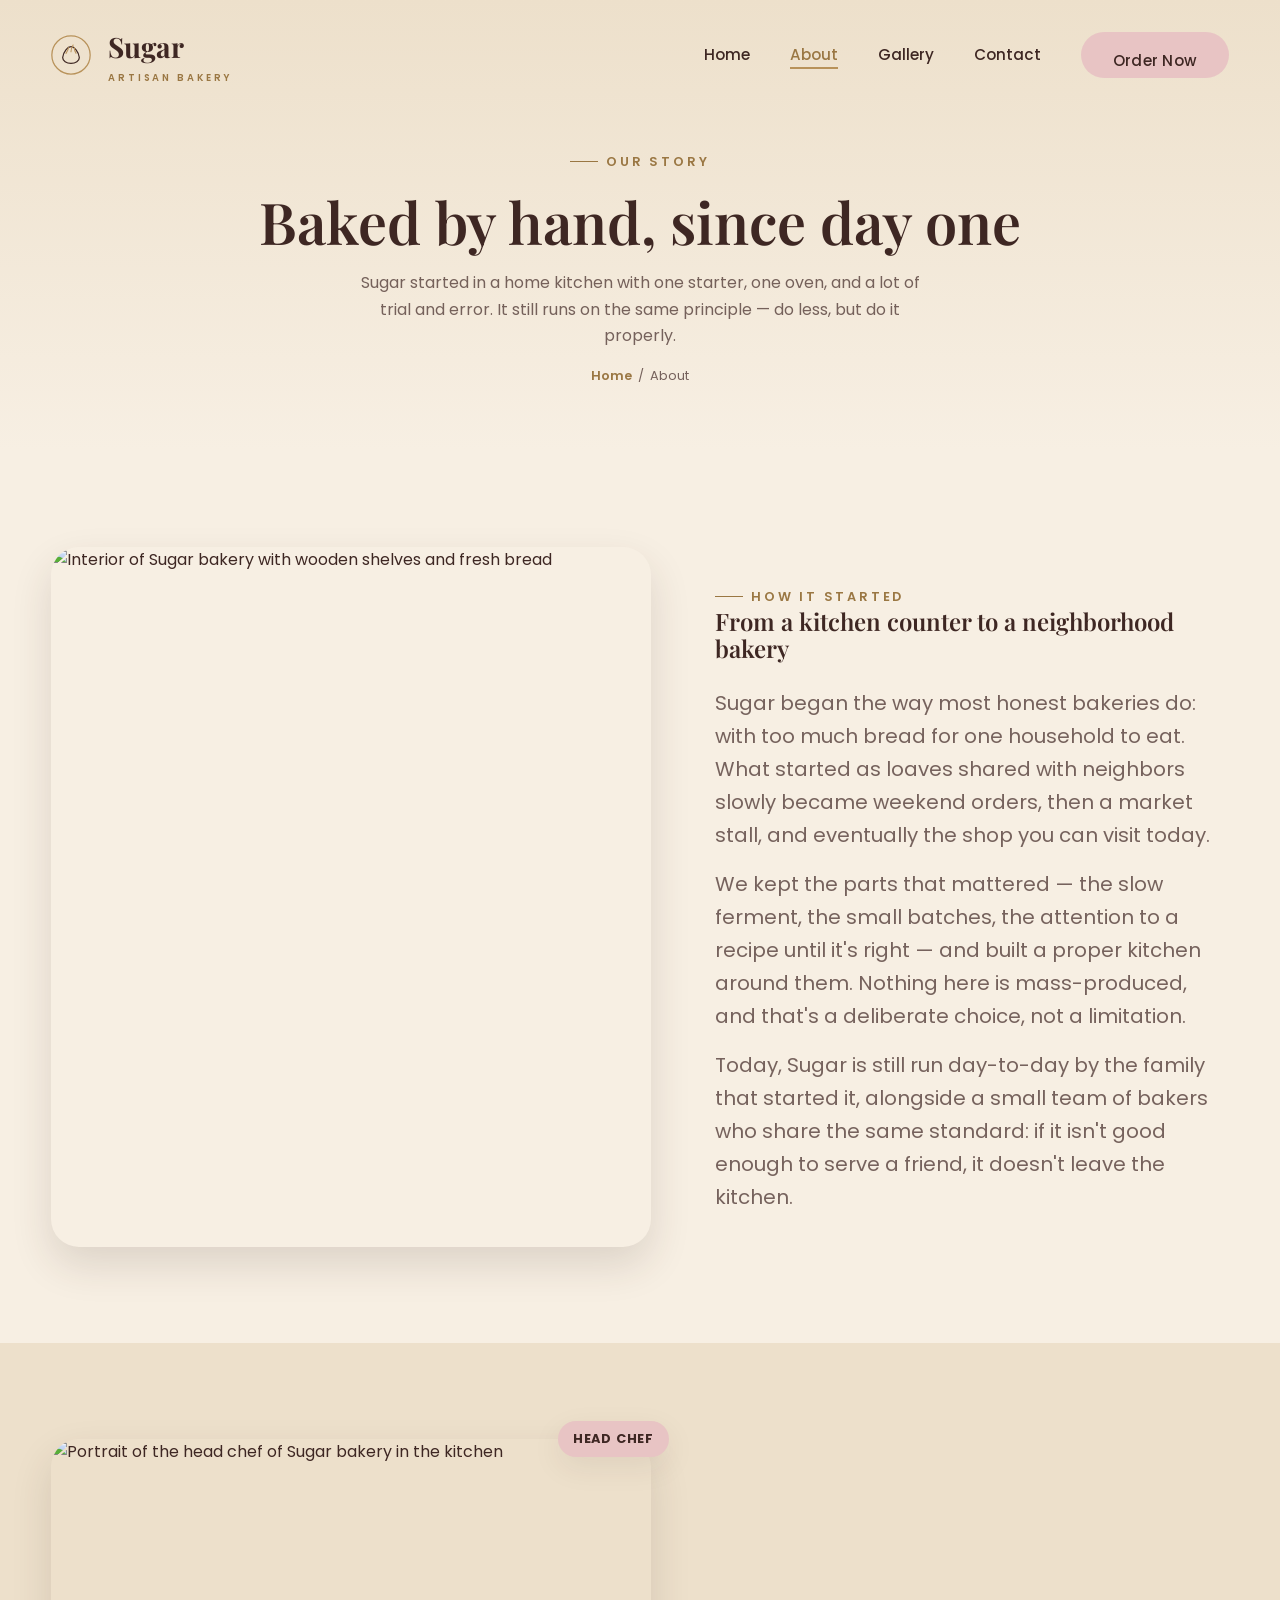
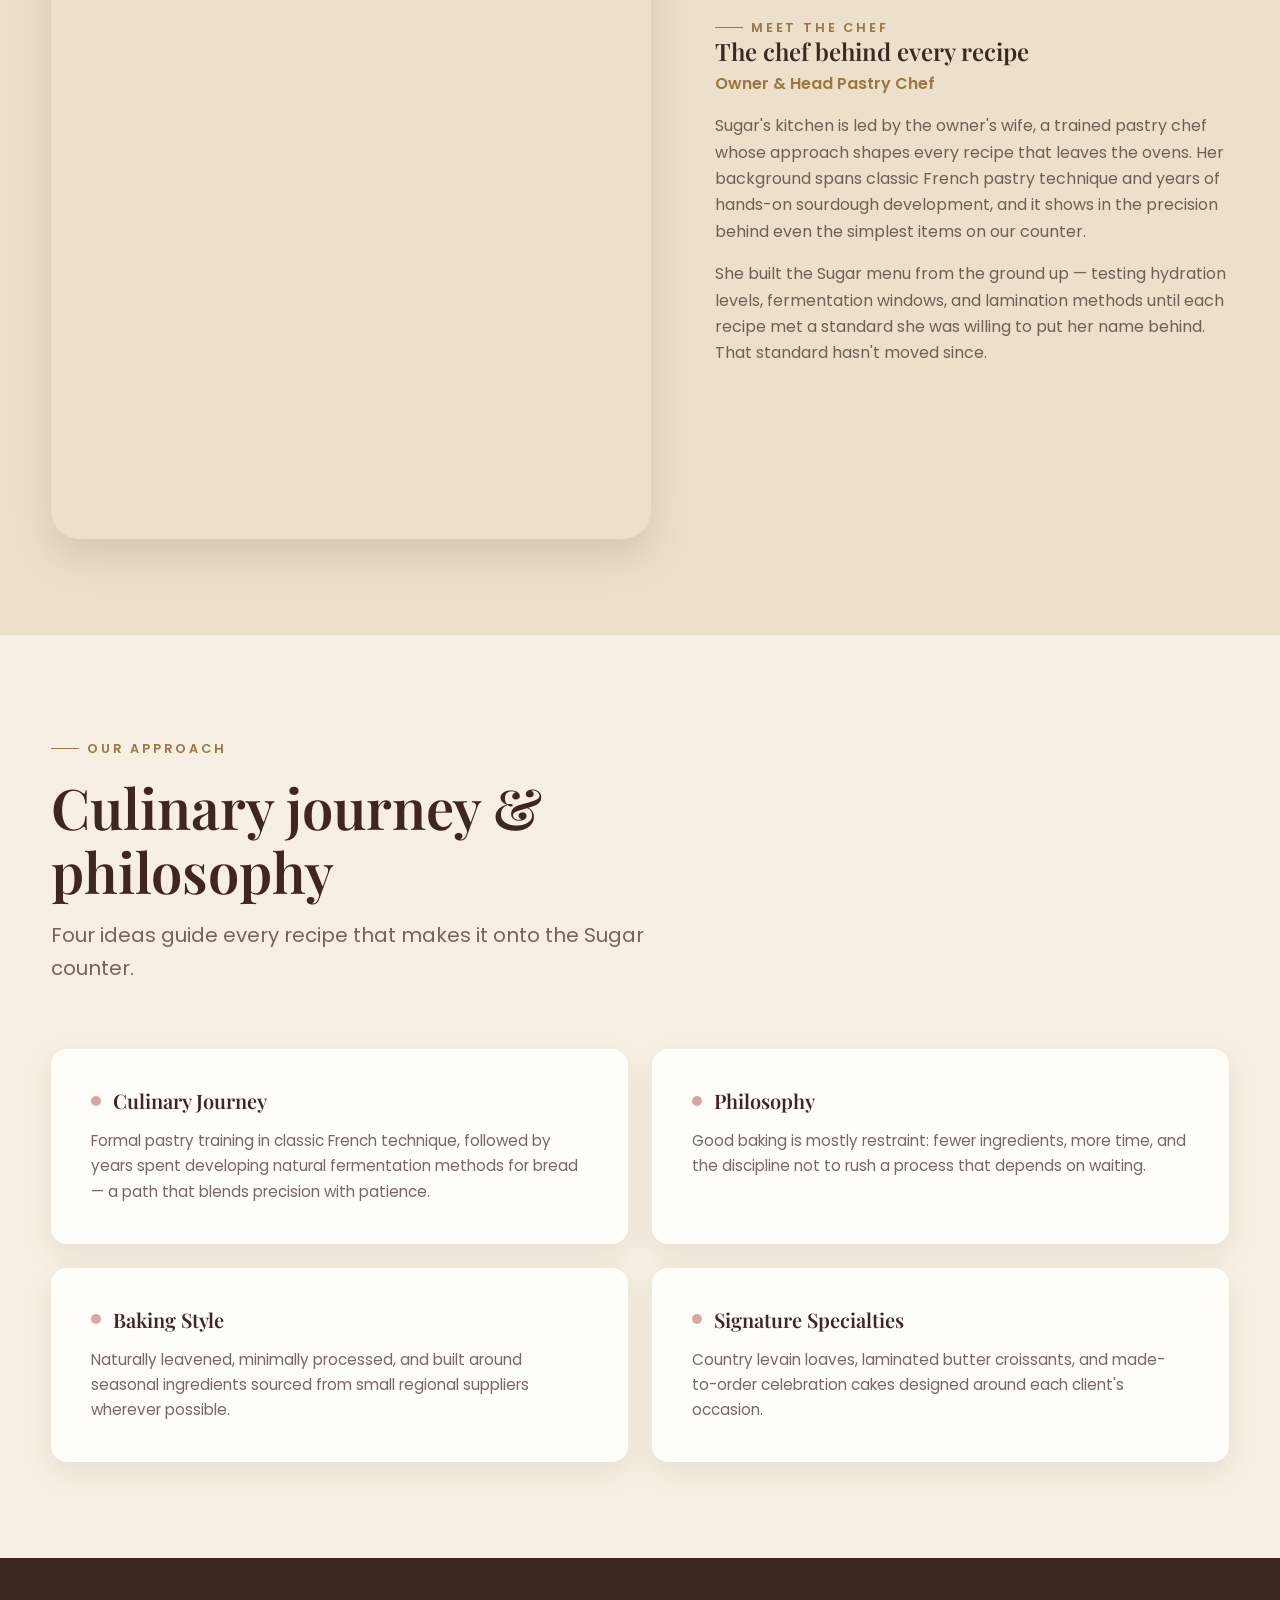
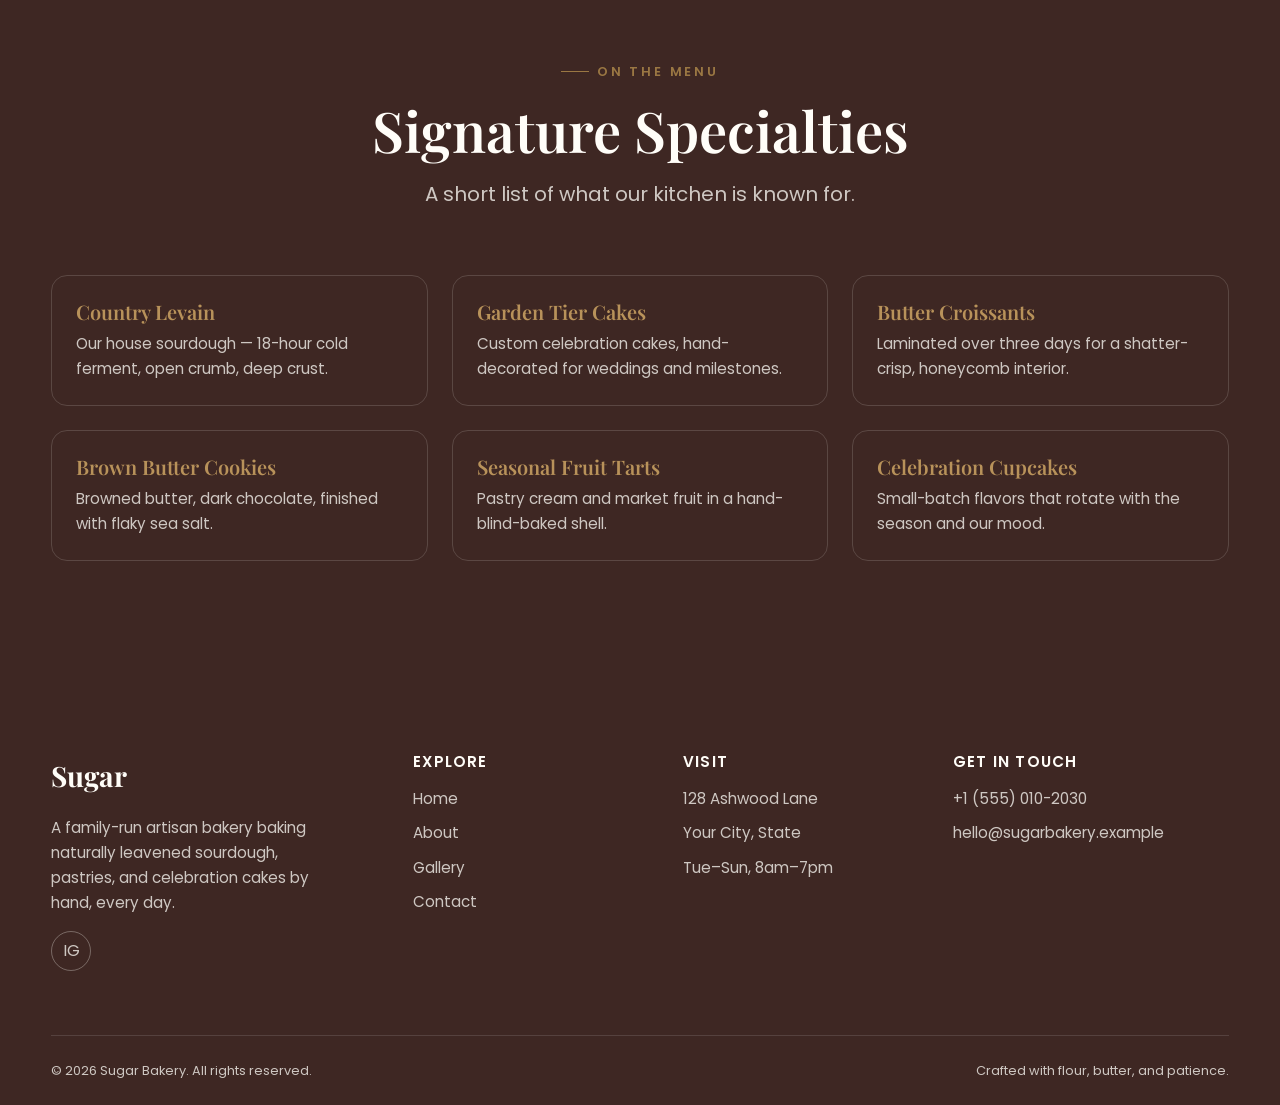
==== about.html @ 45bc1ce6 "Add files via upload" ====
<!DOCTYPE html>
<html lang="en">
<head>
<meta charset="UTF-8">
<meta name="viewport" content="width=device-width, initial-scale=1.0">
<title>About Us — Sugar Artisan Bakery</title>
<meta name="description" content="Meet the family behind Sugar bakery and the head chef whose training in classic pastry and sourdough technique shapes everything we bake.">
<link rel="canonical" href="https://example.com/about.html">
<meta property="og:type" content="website">
<meta property="og:title" content="About Sugar — Our Story & Our Chef">
<meta property="og:description" content="The story of Sugar bakery and the chef behind every recipe.">
<meta property="og:image" content="images/chef/chef.jpg">
<meta name="twitter:card" content="summary_large_image">
<link rel="icon" href="assets/favicon.ico">
<link rel="preconnect" href="https://fonts.googleapis.com">
<link rel="preconnect" href="https://fonts.gstatic.com" crossorigin>
<link href="https://fonts.googleapis.com/css2?family=Playfair+Display:ital,wght@0,500;0,600;0,700;1,600&family=Poppins:wght@300;400;500;600;700&display=swap" rel="stylesheet">
<link rel="stylesheet" href="css/style.css">
<link rel="stylesheet" href="css/responsive.css">
</head>
<body>

<header class="site-header">
  <div class="container">
    <a href="index.html" class="logo" aria-label="Sugar — home">
      <svg class="logo-mark" viewBox="0 0 48 48" fill="none" xmlns="http://www.w3.org/2000/svg" aria-hidden="true">
        <circle cx="24" cy="24" r="23" stroke="#B8925A" stroke-width="1.5"/>
        <path d="M14 27c1-7 6-13 10-13s9 6 10 13c0 4-4.5 7-10 7s-10-3-10-7Z" stroke="#3E2723" stroke-width="1.5" fill="none"/>
        <path d="M18 22c2-3 3-5 3-7M24 20c0-3 1-5.5 2.5-8M30 22c-1.5-2.5-2-5-2-7" stroke="#B8925A" stroke-width="1.3" stroke-linecap="round"/>
      </svg>
      <span>Sugar<span class="tag">Artisan Bakery</span></span>
    </a>
    <nav class="main-nav" aria-label="Primary">
      <ul>
        <li><a href="index.html">Home</a></li>
        <li><a href="about.html" aria-current="page">About</a></li>
        <li><a href="gallery.html">Gallery</a></li>
        <li><a href="contact.html">Contact</a></li>
        <li><a href="contact.html#order" class="btn btn-pink">Order Now</a></li>
      </ul>
    </nav>
    <button class="nav-toggle" aria-label="Toggle menu" aria-expanded="false"><span></span></button>
  </div>
</header>

<main id="main">

  <section class="page-hero">
    <div class="container">
      <span class="eyebrow">Our Story</span>
      <h1>Baked by hand, since day one</h1>
      <p>Sugar started in a home kitchen with one starter, one oven, and a lot of trial and error. It still runs on the same principle — do less, but do it properly.</p>
      <div class="breadcrumb"><a href="index.html">Home</a><span>/</span><span>About</span></div>
    </div>
  </section>

  <section class="story">
    <div class="container">
      <div class="story-media reveal">
        <img src="images/chef/bakery-interior.jpg" alt="Interior of Sugar bakery with wooden shelves and fresh bread" width="600" height="700" loading="lazy">
      </div>
      <div class="story-copy reveal">
        <span class="eyebrow">How it started</span>
        <h2>From a kitchen counter to a neighborhood bakery</h2>
        <p>Sugar began the way most honest bakeries do: with too much bread for one household to eat. What started as loaves shared with neighbors slowly became weekend orders, then a market stall, and eventually the shop you can visit today.</p>
        <p>We kept the parts that mattered — the slow ferment, the small batches, the attention to a recipe until it's right — and built a proper kitchen around them. Nothing here is mass-produced, and that's a deliberate choice, not a limitation.</p>
        <p>Today, Sugar is still run day-to-day by the family that started it, alongside a small team of bakers who share the same standard: if it isn't good enough to serve a friend, it doesn't leave the kitchen.</p>
      </div>
    </div>
  </section>

  <section class="chef-intro">
    <div class="container">
      <div class="chef-intro-media reveal">
        <span class="badge">Head Chef</span>
        <img src="images/chef/chef-portrait.jpg" alt="Portrait of the head chef of Sugar bakery in the kitchen" width="600" height="700" loading="lazy">
      </div>
      <div class="chef-intro-copy reveal">
        <span class="eyebrow">Meet the Chef</span>
        <h2>The chef behind every recipe</h2>
        <p class="role">Owner &amp; Head Pastry Chef</p>
        <p>Sugar's kitchen is led by the owner's wife, a trained pastry chef whose approach shapes every recipe that leaves the ovens. Her background spans classic French pastry technique and years of hands-on sourdough development, and it shows in the precision behind even the simplest items on our counter.</p>
        <p>She built the Sugar menu from the ground up — testing hydration levels, fermentation windows, and lamination methods until each recipe met a standard she was willing to put her name behind. That standard hasn't moved since.</p>
      </div>
    </div>
  </section>

  <section class="pillars">
    <div class="container">
      <div class="section-head reveal">
        <span class="eyebrow">Our Approach</span>
        <h2>Culinary journey &amp; philosophy</h2>
        <p>Four ideas guide every recipe that makes it onto the Sugar counter.</p>
      </div>
      <div class="pillar-grid">
        <div class="pillar-card reveal">
          <h3><span class="icon-dot"></span> Culinary Journey</h3>
          <p>Formal pastry training in classic French technique, followed by years spent developing natural fermentation methods for bread — a path that blends precision with patience.</p>
        </div>
        <div class="pillar-card reveal">
          <h3><span class="icon-dot"></span> Philosophy</h3>
          <p>Good baking is mostly restraint: fewer ingredients, more time, and the discipline not to rush a process that depends on waiting.</p>
        </div>
        <div class="pillar-card reveal">
          <h3><span class="icon-dot"></span> Baking Style</h3>
          <p>Naturally leavened, minimally processed, and built around seasonal ingredients sourced from small regional suppliers wherever possible.</p>
        </div>
        <div class="pillar-card reveal">
          <h3><span class="icon-dot"></span> Signature Specialties</h3>
          <p>Country levain loaves, laminated butter croissants, and made-to-order celebration cakes designed around each client's occasion.</p>
        </div>
      </div>
    </div>
  </section>

  <section class="specialties">
    <div class="container">
      <div class="section-head center reveal">
        <span class="eyebrow">On the menu</span>
        <h2>Signature Specialties</h2>
        <p>A short list of what our kitchen is known for.</p>
      </div>
      <div class="spec-list">
        <div class="spec-item reveal">
          <h4>Country Levain</h4>
          <p>Our house sourdough — 18-hour cold ferment, open crumb, deep crust.</p>
        </div>
        <div class="spec-item reveal">
          <h4>Garden Tier Cakes</h4>
          <p>Custom celebration cakes, hand-decorated for weddings and milestones.</p>
        </div>
        <div class="spec-item reveal">
          <h4>Butter Croissants</h4>
          <p>Laminated over three days for a shatter-crisp, honeycomb interior.</p>
        </div>
        <div class="spec-item reveal">
          <h4>Brown Butter Cookies</h4>
          <p>Browned butter, dark chocolate, finished with flaky sea salt.</p>
        </div>
        <div class="spec-item reveal">
          <h4>Seasonal Fruit Tarts</h4>
          <p>Pastry cream and market fruit in a hand-blind-baked shell.</p>
        </div>
        <div class="spec-item reveal">
          <h4>Celebration Cupcakes</h4>
          <p>Small-batch flavors that rotate with the season and our mood.</p>
        </div>
      </div>
    </div>
  </section>

</main>

<footer class="site-footer">
  <div class="container">
    <div class="footer-grid">
      <div class="footer-brand">
        <a href="index.html" class="logo">Sugar</a>
        <p>A family-run artisan bakery baking naturally leavened sourdough, pastries, and celebration cakes by hand, every day.</p>
        <div class="social-row">
          <a href="https://www.instagram.com/sugar_leaven" target="_blank" rel="noopener noreferrer" aria-label="Sugar on Instagram">IG</a>
        </div>
      </div>
      <div>
        <h4>Explore</h4>
        <ul>
          <li><a href="index.html">Home</a></li>
          <li><a href="about.html">About</a></li>
          <li><a href="gallery.html">Gallery</a></li>
          <li><a href="contact.html">Contact</a></li>
        </ul>
      </div>
      <div>
        <h4>Visit</h4>
        <ul>
          <li>128 Ashwood Lane</li>
          <li>Your City, State</li>
          <li>Tue–Sun, 8am–7pm</li>
        </ul>
      </div>
      <div>
        <h4>Get in touch</h4>
        <ul>
          <li><a href="tel:+15550102030">+1 (555) 010-2030</a></li>
          <li><a href="mailto:hello@sugarbakery.example">hello@sugarbakery.example</a></li>
        </ul>
      </div>
    </div>
    <div class="footer-bottom">
      <span>© 2026 Sugar Bakery. All rights reserved.</span>
      <span>Crafted with flour, butter, and patience.</span>
    </div>
  </div>
</footer>

<a href="#top" class="back-to-top" aria-label="Back to top">↑</a>

<script src="js/script.js"></script>
</body>
</html>
---- css/style.css ----
/* =========================================================
   SUGAR — Artisan Bakery
   Design tokens
   ========================================================= */
:root {
  /* Colors */
  --cream:        #F7EFE3;
  --warm-white:   #FFFDF8;
  --chocolate:    #3E2723;
  --chocolate-70: rgba(62, 39, 35, 0.7);
  --gold:         #B8925A;
  --gold-dark:    #9A7743;
  --beige:        #EDE0CB;
  --pink:         #E8C4C4;
  --pink-deep:    #D9A6A6;

  /* Type */
  --font-display: 'Playfair Display', Georgia, serif;
  --font-body: 'Poppins', -apple-system, BlinkMacSystemFont, sans-serif;

  /* Scale */
  --step-xs: 0.8rem;
  --step-sm: 0.95rem;
  --step-base: 1rem;
  --step-md: 1.25rem;
  --step-lg: 1.75rem;
  --step-xl: 2.5rem;
  --step-2xl: 3.5rem;
  --step-3xl: 4.75rem;

  /* Spacing */
  --space-1: 0.5rem;
  --space-2: 1rem;
  --space-3: 1.5rem;
  --space-4: 2.5rem;
  --space-5: 4rem;
  --space-6: 6rem;

  /* Shape */
  --radius-sm: 8px;
  --radius-md: 16px;
  --radius-lg: 28px;
  --shadow-soft: 0 10px 30px rgba(62, 39, 35, 0.08);
  --shadow-lift: 0 18px 40px rgba(62, 39, 35, 0.14);

  --ease: cubic-bezier(0.22, 1, 0.36, 1);
}

/* =========================================================
   Reset
   ========================================================= */
*, *::before, *::after { box-sizing: border-box; }
html { scroll-behavior: smooth; }
body, h1, h2, h3, h4, p, figure, blockquote, ul, ol { margin: 0; }
ul, ol { padding: 0; list-style: none; }
img { max-width: 100%; display: block; }
a { color: inherit; text-decoration: none; }
button { font: inherit; cursor: pointer; }
input, textarea, select { font: inherit; }

@media (prefers-reduced-motion: reduce) {
  *, *::before, *::after {
    animation-duration: 0.01ms !important;
    animation-iteration-count: 1 !important;
    transition-duration: 0.01ms !important;
    scroll-behavior: auto !important;
  }
}

:focus-visible {
  outline: 2px solid var(--gold-dark);
  outline-offset: 3px;
}

/* =========================================================
   Base
   ========================================================= */
body {
  font-family: var(--font-body);
  background: var(--cream);
  color: var(--chocolate);
  line-height: 1.65;
  -webkit-font-smoothing: antialiased;
}

h1, h2, h3, h4 {
  font-family: var(--font-display);
  font-weight: 600;
  line-height: 1.15;
  color: var(--chocolate);
}

.eyebrow {
  display: inline-flex;
  align-items: center;
  gap: 0.6em;
  font-size: var(--step-xs);
  letter-spacing: 0.22em;
  text-transform: uppercase;
  color: var(--gold-dark);
  font-weight: 600;
}
.eyebrow::before {
  content: "";
  width: 28px;
  height: 1px;
  background: var(--gold-dark);
  display: inline-block;
}

.container {
  width: min(1180px, 92%);
  margin-inline: auto;
}

section { padding: var(--space-6) 0; }

.section-head {
  max-width: 640px;
  margin-bottom: var(--space-5);
}
.section-head.center { margin-inline: auto; text-align: center; }
.section-head h2 { font-size: var(--step-2xl); margin-top: var(--space-2); }
.section-head p { margin-top: var(--space-2); color: var(--chocolate-70); font-size: var(--step-md); }

.btn {
  display: inline-flex;
  align-items: center;
  gap: 0.6em;
  padding: 0.95em 2em;
  border-radius: 999px;
  font-size: var(--step-sm);
  font-weight: 600;
  letter-spacing: 0.02em;
  transition: transform 0.35s var(--ease), box-shadow 0.35s var(--ease), background 0.35s var(--ease);
  border: 1px solid transparent;
}
.btn-primary {
  background: var(--chocolate);
  color: var(--warm-white);
  box-shadow: var(--shadow-soft);
}
.btn-primary:hover { transform: translateY(-3px); box-shadow: var(--shadow-lift); }
.btn-outline {
  background: transparent;
  border-color: var(--chocolate);
  color: var(--chocolate);
}
.btn-outline:hover { background: var(--chocolate); color: var(--warm-white); }
.btn-pink {
  background: var(--pink);
  color: var(--chocolate);
}
.btn-pink:hover { background: var(--pink-deep); transform: translateY(-3px); }

/* =========================================================
   Header / Nav
   ========================================================= */
.site-header {
  position: fixed;
  top: 0; left: 0; right: 0;
  z-index: 100;
  background: rgba(247, 239, 227, 0.0);
  transition: background 0.4s var(--ease), box-shadow 0.4s var(--ease), padding 0.4s var(--ease);
  padding: var(--space-3) 0;
}
.site-header.is-scrolled {
  background: rgba(247, 239, 227, 0.92);
  backdrop-filter: blur(10px);
  box-shadow: 0 6px 24px rgba(62,39,35,0.08);
  padding: var(--space-1) 0;
}
.site-header .container {
  display: flex;
  align-items: center;
  justify-content: space-between;
}
.logo {
  display: flex;
  align-items: center;
  gap: 0.6em;
  font-family: var(--font-display);
  font-size: var(--step-lg);
  font-weight: 700;
  color: var(--chocolate);
}
.logo span.tag {
  font-family: var(--font-body);
  font-size: 0.6rem;
  letter-spacing: 0.3em;
  text-transform: uppercase;
  color: var(--gold-dark);
  font-weight: 600;
  display: block;
}
.logo-mark {
  width: 40px; height: 40px;
}

.main-nav ul {
  display: flex;
  gap: var(--space-4);
  align-items: center;
}
.main-nav a {
  font-size: var(--step-sm);
  font-weight: 500;
  position: relative;
  padding-bottom: 4px;
}
.main-nav a::after {
  content: "";
  position: absolute;
  left: 0; bottom: 0;
  width: 0%;
  height: 2px;
  background: var(--gold);
  transition: width 0.3s var(--ease);
}
.main-nav a:hover::after,
.main-nav a[aria-current="page"]::after { width: 100%; }
.main-nav a[aria-current="page"] { color: var(--gold-dark); }

.nav-toggle {
  display: none;
  background: none;
  border: none;
  width: 44px; height: 44px;
  position: relative;
}
.nav-toggle span, .nav-toggle span::before, .nav-toggle span::after {
  content: "";
  position: absolute;
  left: 10px; right: 10px;
  height: 2px;
  background: var(--chocolate);
  transition: transform 0.3s var(--ease), opacity 0.3s var(--ease), top 0.3s var(--ease);
}
.nav-toggle span { top: 21px; }
.nav-toggle span::before { top: -8px; }
.nav-toggle span::after { top: 8px; }
.nav-toggle.is-active span { background: transparent; }
.nav-toggle.is-active span::before { top: 0; transform: rotate(45deg); background: var(--chocolate); }
.nav-toggle.is-active span::after { top: 0; transform: rotate(-45deg); background: var(--chocolate); }

/* =========================================================
   Hero
   ========================================================= */
.hero {
  position: relative;
  min-height: 100vh;
  display: flex;
  align-items: center;
  overflow: hidden;
  background: var(--chocolate);
}
.hero-media {
  position: absolute;
  inset: 0;
  z-index: 0;
}
.hero-media img {
  width: 100%; height: 100%; object-fit: cover;
  opacity: 0.55;
}
.hero-media::after {
  content: "";
  position: absolute;
  inset: 0;
  background: linear-gradient(180deg, rgba(62,39,35,0.55) 0%, rgba(62,39,35,0.35) 45%, rgba(62,39,35,0.85) 100%);
}
.hero-content {
  position: relative;
  z-index: 1;
  color: var(--warm-white);
  max-width: 720px;
  padding-top: var(--space-6);
}
.hero-content .eyebrow { color: var(--pink); }
.hero-content .eyebrow::before { background: var(--pink); }
.hero-content h1 {
  color: var(--warm-white);
  font-size: clamp(2.6rem, 6vw, 5rem);
  margin-top: var(--space-2);
}
.hero-content h1 em {
  font-style: italic;
  color: var(--gold);
}
.hero-content p {
  margin-top: var(--space-3);
  font-size: var(--step-md);
  color: rgba(255,253,248,0.85);
  max-width: 46ch;
}
.hero-cta {
  margin-top: var(--space-4);
  display: flex;
  gap: var(--space-2);
  flex-wrap: wrap;
}

/* Rising-dough divider (signature element) */
.rise-divider {
  position: relative;
  height: 90px;
  margin-top: -1px;
}
.rise-divider svg {
  width: 100%;
  height: 100%;
  display: block;
}

/* =========================================================
   Intro
   ========================================================= */
.intro {
  background: var(--cream);
}
.intro .container {
  display: grid;
  grid-template-columns: 1.1fr 0.9fr;
  gap: var(--space-5);
  align-items: center;
}
.intro-copy h2 { font-size: var(--step-2xl); margin-top: var(--space-2); }
.intro-copy p { margin-top: var(--space-3); color: var(--chocolate-70); font-size: var(--step-md); }
.intro-stats {
  display: flex;
  gap: var(--space-4);
  margin-top: var(--space-4);
}
.intro-stats div strong {
  display: block;
  font-family: var(--font-display);
  font-size: var(--step-xl);
  color: var(--gold-dark);
}
.intro-stats div span {
  font-size: var(--step-xs);
  letter-spacing: 0.08em;
  text-transform: uppercase;
  color: var(--chocolate-70);
}
.intro-media {
  position: relative;
}
.intro-media img {
  border-radius: var(--radius-lg);
  box-shadow: var(--shadow-lift);
}
.intro-media .float-card {
  position: absolute;
  bottom: -28px;
  left: -28px;
  background: var(--warm-white);
  border-radius: var(--radius-md);
  padding: var(--space-2) var(--space-3);
  box-shadow: var(--shadow-lift);
  display: flex;
  align-items: center;
  gap: 0.8em;
  max-width: 240px;
}
.intro-media .float-card .icon {
  width: 42px; height: 42px;
  border-radius: 50%;
  background: var(--pink);
  display: flex; align-items: center; justify-content: center;
  flex-shrink: 0;
}
.intro-media .float-card p { font-size: var(--step-xs); color: var(--chocolate-70); }
.intro-media .float-card strong { display: block; font-size: var(--step-sm); }

/* =========================================================
   Featured products
   ========================================================= */
.products { background: var(--beige); }
.product-grid {
  display: grid;
  grid-template-columns: repeat(4, 1fr);
  gap: var(--space-3);
}
.product-card {
  background: var(--warm-white);
  border-radius: var(--radius-md);
  overflow: hidden;
  box-shadow: var(--shadow-soft);
  transition: transform 0.45s var(--ease), box-shadow 0.45s var(--ease);
}
.product-card:hover {
  transform: translateY(-8px) scale(1.015);
  box-shadow: var(--shadow-lift);
}
.product-card .thumb { aspect-ratio: 4/5; overflow: hidden; }
.product-card .thumb img { width: 100%; height: 100%; object-fit: cover; transition: transform 0.6s var(--ease); }
.product-card:hover .thumb img { transform: scale(1.08); }
.product-card .body { padding: var(--space-3); }
.product-card .body .kicker {
  font-size: var(--step-xs);
  letter-spacing: 0.1em;
  text-transform: uppercase;
  color: var(--gold-dark);
  font-weight: 600;
}
.product-card .body h3 { font-size: var(--step-md); margin-top: 0.4em; }
.product-card .body p { font-size: var(--step-sm); color: var(--chocolate-70); margin-top: 0.5em; }
.products-cta { text-align: center; margin-top: var(--space-5); }

/* =========================================================
   Why choose us
   ========================================================= */
.why { background: var(--cream); }
.why-grid {
  display: grid;
  grid-template-columns: repeat(4, 1fr);
  gap: var(--space-3);
}
.why-card {
  padding: var(--space-4) var(--space-3);
  border-radius: var(--radius-md);
  background: var(--warm-white);
  box-shadow: var(--shadow-soft);
  transition: transform 0.4s var(--ease);
}
.why-card:hover { transform: translateY(-6px); }
.why-card .num {
  font-family: var(--font-display);
  font-size: var(--step-xl);
  color: var(--pink-deep);
  display: block;
  margin-bottom: var(--space-2);
}
.why-card h3 { font-size: var(--step-md); }
.why-card p { margin-top: var(--space-1); color: var(--chocolate-70); font-size: var(--step-sm); }

/* =========================================================
   Chef spotlight
   ========================================================= */
.chef { background: var(--chocolate); color: var(--warm-white); }
.chef .container {
  display: grid;
  grid-template-columns: 0.8fr 1.2fr;
  gap: var(--space-5);
  align-items: center;
}
.chef-media { position: relative; }
.chef-media img {
  border-radius: var(--radius-lg);
  box-shadow: 0 24px 60px rgba(0,0,0,0.4);
}
.chef-media::before {
  content: "";
  position: absolute;
  inset: -18px;
  border: 1px solid var(--gold);
  border-radius: var(--radius-lg);
  z-index: -1;
}
.chef-copy .eyebrow { color: var(--gold); }
.chef-copy .eyebrow::before { background: var(--gold); }
.chef-copy h2 { color: var(--warm-white); margin-top: var(--space-2); font-size: var(--step-2xl); }
.chef-copy .role { color: var(--pink); font-size: var(--step-sm); letter-spacing: 0.05em; margin-top: 0.4em; }
.chef-copy p { margin-top: var(--space-3); color: rgba(255,253,248,0.8); font-size: var(--step-md); }
.chef-copy blockquote {
  margin-top: var(--space-3);
  font-family: var(--font-display);
  font-style: italic;
  font-size: var(--step-lg);
  color: var(--warm-white);
  border-left: 3px solid var(--gold);
  padding-left: var(--space-3);
}

/* =========================================================
   Instagram preview
   ========================================================= */
.insta { background: var(--pink); }
.insta .section-head h2 { color: var(--chocolate); }
.insta-grid {
  display: grid;
  grid-template-columns: repeat(6, 1fr);
  gap: var(--space-1);
}
.insta-grid a {
  position: relative;
  aspect-ratio: 1/1;
  overflow: hidden;
  border-radius: var(--radius-sm);
  display: block;
}
.insta-grid img { width: 100%; height: 100%; object-fit: cover; transition: transform 0.5s var(--ease); }
.insta-grid a:hover img { transform: scale(1.1); }
.insta-grid a::after {
  content: "";
  position: absolute; inset: 0;
  background: rgba(62,39,35,0);
  transition: background 0.3s var(--ease);
}
.insta-grid a:hover::after { background: rgba(62,39,35,0.15); }
.insta-follow { text-align: center; margin-top: var(--space-4); }
.insta-follow p { font-family: var(--font-display); font-size: var(--step-md); font-style: italic; }

/* =========================================================
   CTA banner
   ========================================================= */
.cta-banner {
  background: var(--gold);
  text-align: center;
}
.cta-banner h2 { font-size: var(--step-2xl); }
.cta-banner p { margin-top: var(--space-2); font-size: var(--step-md); color: var(--chocolate-70); }
.cta-banner .btn-primary { margin-top: var(--space-4); }

/* =========================================================
   Footer
   ========================================================= */
.site-footer {
  background: var(--chocolate);
  color: rgba(255,253,248,0.75);
  padding: var(--space-6) 0 var(--space-3);
}
.footer-grid {
  display: grid;
  grid-template-columns: 1.4fr 1fr 1fr 1.2fr;
  gap: var(--space-4);
}
.footer-brand .logo { color: var(--warm-white); }
.footer-brand p { margin-top: var(--space-2); font-size: var(--step-sm); max-width: 32ch; }
.site-footer h4 {
  color: var(--warm-white);
  font-family: var(--font-body);
  font-size: var(--step-sm);
  letter-spacing: 0.08em;
  text-transform: uppercase;
  margin-bottom: var(--space-2);
}
.site-footer ul li { margin-bottom: 0.6em; font-size: var(--step-sm); }
.site-footer a:hover { color: var(--gold); }
.social-row { display: flex; gap: 0.8em; margin-top: var(--space-2); }
.social-row a {
  width: 40px; height: 40px;
  border-radius: 50%;
  border: 1px solid rgba(255,253,248,0.3);
  display: flex; align-items: center; justify-content: center;
  transition: background 0.3s var(--ease), border-color 0.3s var(--ease);
}
.social-row a:hover { background: var(--gold); border-color: var(--gold); }
.footer-bottom {
  margin-top: var(--space-5);
  padding-top: var(--space-3);
  border-top: 1px solid rgba(255,253,248,0.12);
  display: flex;
  justify-content: space-between;
  font-size: var(--step-xs);
  flex-wrap: wrap;
  gap: 1em;
}

/* Back to top */
.back-to-top {
  position: fixed;
  right: var(--space-3);
  bottom: var(--space-3);
  width: 48px; height: 48px;
  border-radius: 50%;
  background: var(--chocolate);
  color: var(--warm-white);
  display: flex; align-items: center; justify-content: center;
  opacity: 0;
  pointer-events: none;
  transform: translateY(12px);
  transition: opacity 0.3s var(--ease), transform 0.3s var(--ease);
  z-index: 90;
  box-shadow: var(--shadow-lift);
}
.back-to-top.is-visible { opacity: 1; pointer-events: auto; transform: translateY(0); }

/* =========================================================
   Reveal on scroll
   ========================================================= */
.reveal {
  opacity: 0;
  transform: translateY(28px);
  transition: opacity 0.8s var(--ease), transform 0.8s var(--ease);
}
.reveal.is-visible { opacity: 1; transform: translateY(0); }

/* =========================================================
   Page hero (interior pages)
   ========================================================= */
.page-hero {
  padding: calc(var(--space-6) + 3rem) 0 var(--space-5);
  background: linear-gradient(180deg, var(--beige) 0%, var(--cream) 100%);
  text-align: center;
}
.page-hero .eyebrow { justify-content: center; }
.page-hero h1 { font-size: clamp(2.2rem, 5vw, 3.6rem); margin-top: var(--space-2); }
.page-hero p { max-width: 56ch; margin: var(--space-2) auto 0; color: var(--chocolate-70); }
.breadcrumb {
  margin-top: var(--space-2);
  font-size: var(--step-xs);
  color: var(--chocolate-70);
  display: flex;
  gap: 0.5em;
  justify-content: center;
}
.breadcrumb a { color: var(--gold-dark); font-weight: 600; }

/* =========================================================
   About page
   ========================================================= */
.story .container {
  display: grid;
  grid-template-columns: 0.9fr 1.1fr;
  gap: var(--space-5);
  align-items: center;
}
.story-media img { border-radius: var(--radius-lg); box-shadow: var(--shadow-lift); }
.story-copy p { margin-top: var(--space-2); color: var(--chocolate-70); font-size: var(--step-md); }
.story-copy p:first-of-type { margin-top: var(--space-3); }

.chef-intro { background: var(--beige); }
.chef-intro .container {
  display: grid;
  grid-template-columns: 0.8fr 1.2fr;
  gap: var(--space-5);
  align-items: center;
}
.chef-intro-media { position: relative; }
.chef-intro-media img { border-radius: var(--radius-lg); box-shadow: var(--shadow-lift); }
.chef-intro-media .badge {
  position: absolute;
  top: -18px; right: -18px;
  background: var(--pink);
  color: var(--chocolate);
  padding: 0.6em 1.2em;
  border-radius: 999px;
  font-size: var(--step-xs);
  font-weight: 700;
  letter-spacing: 0.06em;
  text-transform: uppercase;
  box-shadow: var(--shadow-soft);
}
.chef-intro-copy .role { color: var(--gold-dark); font-weight: 600; margin-top: 0.3em; }
.chef-intro-copy p { margin-top: var(--space-2); color: var(--chocolate-70); }

.pillars { background: var(--cream); }
.pillar-grid {
  display: grid;
  grid-template-columns: repeat(2, 1fr);
  gap: var(--space-3);
}
.pillar-card {
  background: var(--warm-white);
  padding: var(--space-4);
  border-radius: var(--radius-md);
  box-shadow: var(--shadow-soft);
}
.pillar-card h3 { display: flex; align-items: center; gap: 0.6em; font-size: var(--step-md); }
.pillar-card h3 .icon-dot {
  width: 10px; height: 10px;
  border-radius: 50%;
  background: var(--pink-deep);
  flex-shrink: 0;
}
.pillar-card p { margin-top: var(--space-2); color: var(--chocolate-70); font-size: var(--step-sm); }

.specialties { background: var(--chocolate); color: var(--warm-white); }
.specialties .section-head h2 { color: var(--warm-white); }
.specialties .section-head p { color: rgba(255,253,248,0.75); }
.spec-list {
  display: grid;
  grid-template-columns: repeat(3, 1fr);
  gap: var(--space-3);
}
.spec-item {
  padding: var(--space-3);
  border: 1px solid rgba(255,253,248,0.15);
  border-radius: var(--radius-md);
  transition: border-color 0.3s var(--ease), background 0.3s var(--ease);
}
.spec-item:hover { border-color: var(--gold); background: rgba(255,253,248,0.04); }
.spec-item h4 { color: var(--gold); font-family: var(--font-display); font-size: var(--step-md); }
.spec-item p { margin-top: 0.5em; font-size: var(--step-sm); color: rgba(255,253,248,0.75); }

/* =========================================================
   Gallery page
   ========================================================= */
.gallery-filters {
  display: flex;
  gap: 0.8em;
  flex-wrap: wrap;
  justify-content: center;
  margin-bottom: var(--space-5);
}
.filter-btn {
  padding: 0.6em 1.4em;
  border-radius: 999px;
  border: 1px solid var(--chocolate);
  background: transparent;
  font-size: var(--step-xs);
  letter-spacing: 0.05em;
  text-transform: uppercase;
  font-weight: 600;
  transition: background 0.3s var(--ease), color 0.3s var(--ease);
}
.filter-btn:hover, .filter-btn.is-active {
  background: var(--chocolate);
  color: var(--warm-white);
}
.gallery-grid {
  display: grid;
  grid-template-columns: repeat(4, 1fr);
  gap: var(--space-3);
  grid-auto-flow: dense;
}
.gallery-item {
  border-radius: var(--radius-md);
  overflow: hidden;
  position: relative;
  box-shadow: var(--shadow-soft);
  cursor: zoom-in;
}
.gallery-item.tall { grid-row: span 2; }
.gallery-item img {
  width: 100%; height: 100%; object-fit: cover;
  transition: transform 0.5s var(--ease);
}
.gallery-item:hover img { transform: scale(1.08); }
.gallery-item .caption {
  position: absolute;
  left: 0; right: 0; bottom: 0;
  padding: var(--space-2);
  background: linear-gradient(0deg, rgba(62,39,35,0.85), transparent);
  color: var(--warm-white);
  opacity: 0;
  transform: translateY(10px);
  transition: opacity 0.3s var(--ease), transform 0.3s var(--ease);
}
.gallery-item:hover .caption { opacity: 1; transform: translateY(0); }
.gallery-item .caption span { font-size: var(--step-xs); text-transform: uppercase; letter-spacing: 0.08em; color: var(--pink); }
.gallery-item .caption strong { display: block; font-family: var(--font-display); font-size: var(--step-sm); }
.gallery-item.hidden { display: none; }

/* Lightbox */
.lightbox {
  position: fixed;
  inset: 0;
  background: rgba(62, 39, 35, 0.92);
  display: flex;
  align-items: center;
  justify-content: center;
  z-index: 200;
  opacity: 0;
  pointer-events: none;
  transition: opacity 0.3s var(--ease);
}
.lightbox.is-open { opacity: 1; pointer-events: auto; }
.lightbox-inner { max-width: min(900px, 88vw); max-height: 82vh; position: relative; }
.lightbox-inner img { max-width: 100%; max-height: 82vh; border-radius: var(--radius-sm); }
.lightbox-close, .lightbox-prev, .lightbox-next {
  position: absolute;
  background: rgba(255,253,248,0.12);
  color: var(--warm-white);
  border: 1px solid rgba(255,253,248,0.3);
  border-radius: 50%;
  width: 44px; height: 44px;
  display: flex; align-items: center; justify-content: center;
  transition: background 0.3s var(--ease);
}
.lightbox-close:hover, .lightbox-prev:hover, .lightbox-next:hover { background: rgba(255,253,248,0.25); }
.lightbox-close { top: -60px; right: 0; }
.lightbox-prev { left: -60px; top: 50%; transform: translateY(-50%); }
.lightbox-next { right: -60px; top: 50%; transform: translateY(-50%); }

/* =========================================================
   Contact page
   ========================================================= */
.contact-grid {
  display: grid;
  grid-template-columns: 1fr 1.2fr;
  gap: var(--space-5);
}
.contact-info-card {
  background: var(--warm-white);
  border-radius: var(--radius-md);
  padding: var(--space-4);
  box-shadow: var(--shadow-soft);
  margin-bottom: var(--space-3);
}
.contact-info-card h3 { display: flex; align-items: center; gap: 0.6em; font-size: var(--step-md); }
.contact-info-card p { margin-top: var(--space-1); color: var(--chocolate-70); font-size: var(--step-sm); }
.contact-info-card a.value { color: var(--chocolate); font-weight: 600; }
.icon-badge {
  width: 40px; height: 40px;
  border-radius: 50%;
  background: var(--beige);
  display: flex; align-items: center; justify-content: center;
  flex-shrink: 0;
}
.hours-table { width: 100%; margin-top: var(--space-1); font-size: var(--step-sm); }
.hours-table tr td { padding: 0.35em 0; color: var(--chocolate-70); }
.hours-table tr td:last-child { text-align: right; font-weight: 600; color: var(--chocolate); }

.contact-actions { display: flex; gap: 0.8em; margin-top: var(--space-3); flex-wrap: wrap; }

.contact-form-card {
  background: var(--warm-white);
  border-radius: var(--radius-md);
  padding: var(--space-4);
  box-shadow: var(--shadow-soft);
}
.form-row { display: grid; grid-template-columns: 1fr 1fr; gap: var(--space-2); }
.form-group { margin-bottom: var(--space-3); }
.form-group label {
  display: block;
  font-size: var(--step-xs);
  text-transform: uppercase;
  letter-spacing: 0.06em;
  font-weight: 600;
  color: var(--chocolate-70);
  margin-bottom: 0.5em;
}
.form-group input, .form-group textarea, .form-group select {
  width: 100%;
  padding: 0.9em 1em;
  border: 1px solid var(--beige);
  border-radius: var(--radius-sm);
  background: var(--cream);
  color: var(--chocolate);
  transition: border-color 0.3s var(--ease), box-shadow 0.3s var(--ease);
}
.form-group input:focus, .form-group textarea:focus, .form-group select:focus {
  border-color: var(--gold);
  box-shadow: 0 0 0 3px rgba(184, 146, 90, 0.18);
}
.form-group textarea { resize: vertical; min-height: 130px; }
.form-note { font-size: var(--step-xs); color: var(--chocolate-70); margin-top: var(--space-2); }
.form-success {
  display: none;
  background: var(--pink);
  color: var(--chocolate);
  padding: var(--space-2) var(--space-3);
  border-radius: var(--radius-sm);
  margin-bottom: var(--space-3);
  font-size: var(--step-sm);
  font-weight: 600;
}
.form-success.is-visible { display: block; }

.map-embed {
  border-radius: var(--radius-md);
  overflow: hidden;
  box-shadow: var(--shadow-soft);
  margin-top: var(--space-5);
  aspect-ratio: 16/7;
  background: var(--beige);
  position: relative;
}
.map-embed iframe { width: 100%; height: 100%; border: 0; }
.map-embed .map-placeholder {
  position: absolute; inset: 0;
  display: flex; flex-direction: column; align-items: center; justify-content: center;
  color: var(--chocolate-70);
  font-size: var(--step-sm);
  gap: 0.5em;
  text-align: center;
  padding: var(--space-2);
}

/* WhatsApp floating button */
.whatsapp-float {
  position: fixed;
  left: var(--space-3);
  bottom: var(--space-3);
  width: 56px; height: 56px;
  border-radius: 50%;
  background: #3E2723;
  color: var(--warm-white);
  display: flex; align-items: center; justify-content: center;
  box-shadow: var(--shadow-lift);
  z-index: 90;
  transition: transform 0.3s var(--ease);
}
.whatsapp-float:hover { transform: scale(1.08); }

/* =========================================================
   404 page
   ========================================================= */
.error-page {
  min-height: 100vh;
  display: flex;
  align-items: center;
  justify-content: center;
  text-align: center;
  padding: var(--space-6) 0;
}
.error-page .code {
  font-family: var(--font-display);
  font-size: clamp(4rem, 14vw, 9rem);
  color: var(--gold);
  line-height: 1;
}
.error-page h1 { margin-top: var(--space-2); }
.error-page p { margin-top: var(--space-2); color: var(--chocolate-70); }
.error-page .btn { margin-top: var(--space-4); }
---- css/responsive.css ----
/* =========================================================
   SUGAR — Responsive rules
   Breakpoints: 1024px (tablet), 768px (large mobile), 480px (small mobile)
   ========================================================= */

@media (max-width: 1024px) {
  .product-grid { grid-template-columns: repeat(2, 1fr); }
  .why-grid { grid-template-columns: repeat(2, 1fr); }
  .insta-grid { grid-template-columns: repeat(3, 1fr); }
  .gallery-grid { grid-template-columns: repeat(3, 1fr); }
  .footer-grid { grid-template-columns: 1fr 1fr; row-gap: var(--space-4); }
  .spec-list { grid-template-columns: repeat(2, 1fr); }
  .pillar-grid { grid-template-columns: 1fr; }

  .intro .container,
  .chef .container,
  .story .container,
  .chef-intro .container {
    grid-template-columns: 1fr;
  }
  .chef-media, .story-media, .chef-intro-media { order: -1; }

  .contact-grid { grid-template-columns: 1fr; }
}

@media (max-width: 768px) {
  section { padding: var(--space-5) 0; }

  .main-nav {
    position: fixed;
    top: 0; right: 0;
    width: min(320px, 82%);
    height: 100vh;
    background: var(--warm-white);
    box-shadow: -10px 0 40px rgba(62,39,35,0.15);
    transform: translateX(100%);
    transition: transform 0.4s var(--ease);
    padding: calc(var(--space-6)) var(--space-3) var(--space-3);
  }
  .main-nav.is-open { transform: translateX(0); }
  .main-nav ul { flex-direction: column; align-items: flex-start; gap: var(--space-3); }
  .nav-toggle { display: block; }

  .hero-content { padding-top: var(--space-5); }
  .hero-cta { flex-direction: column; align-items: flex-start; }
  .hero-cta .btn { width: 100%; justify-content: center; }

  .intro-media .float-card { left: 12px; bottom: -20px; max-width: 200px; }

  .product-grid { grid-template-columns: repeat(2, 1fr); }
  .why-grid { grid-template-columns: 1fr; }
  .insta-grid { grid-template-columns: repeat(2, 1fr); }
  .gallery-grid { grid-template-columns: repeat(2, 1fr); }
  .gallery-item.tall { grid-row: span 1; }
  .spec-list { grid-template-columns: 1fr; }

  .form-row { grid-template-columns: 1fr; }

  .lightbox-prev, .lightbox-next { display: none; }

  .footer-bottom { flex-direction: column; text-align: center; }
}

@media (max-width: 480px) {
  .container { width: 90%; }
  .product-grid, .insta-grid, .gallery-grid { grid-template-columns: 1fr 1fr; }
  .btn { width: 100%; justify-content: center; }
  .hero-content p { max-width: 100%; }
  .site-header .logo span.tag { display: none; }
}
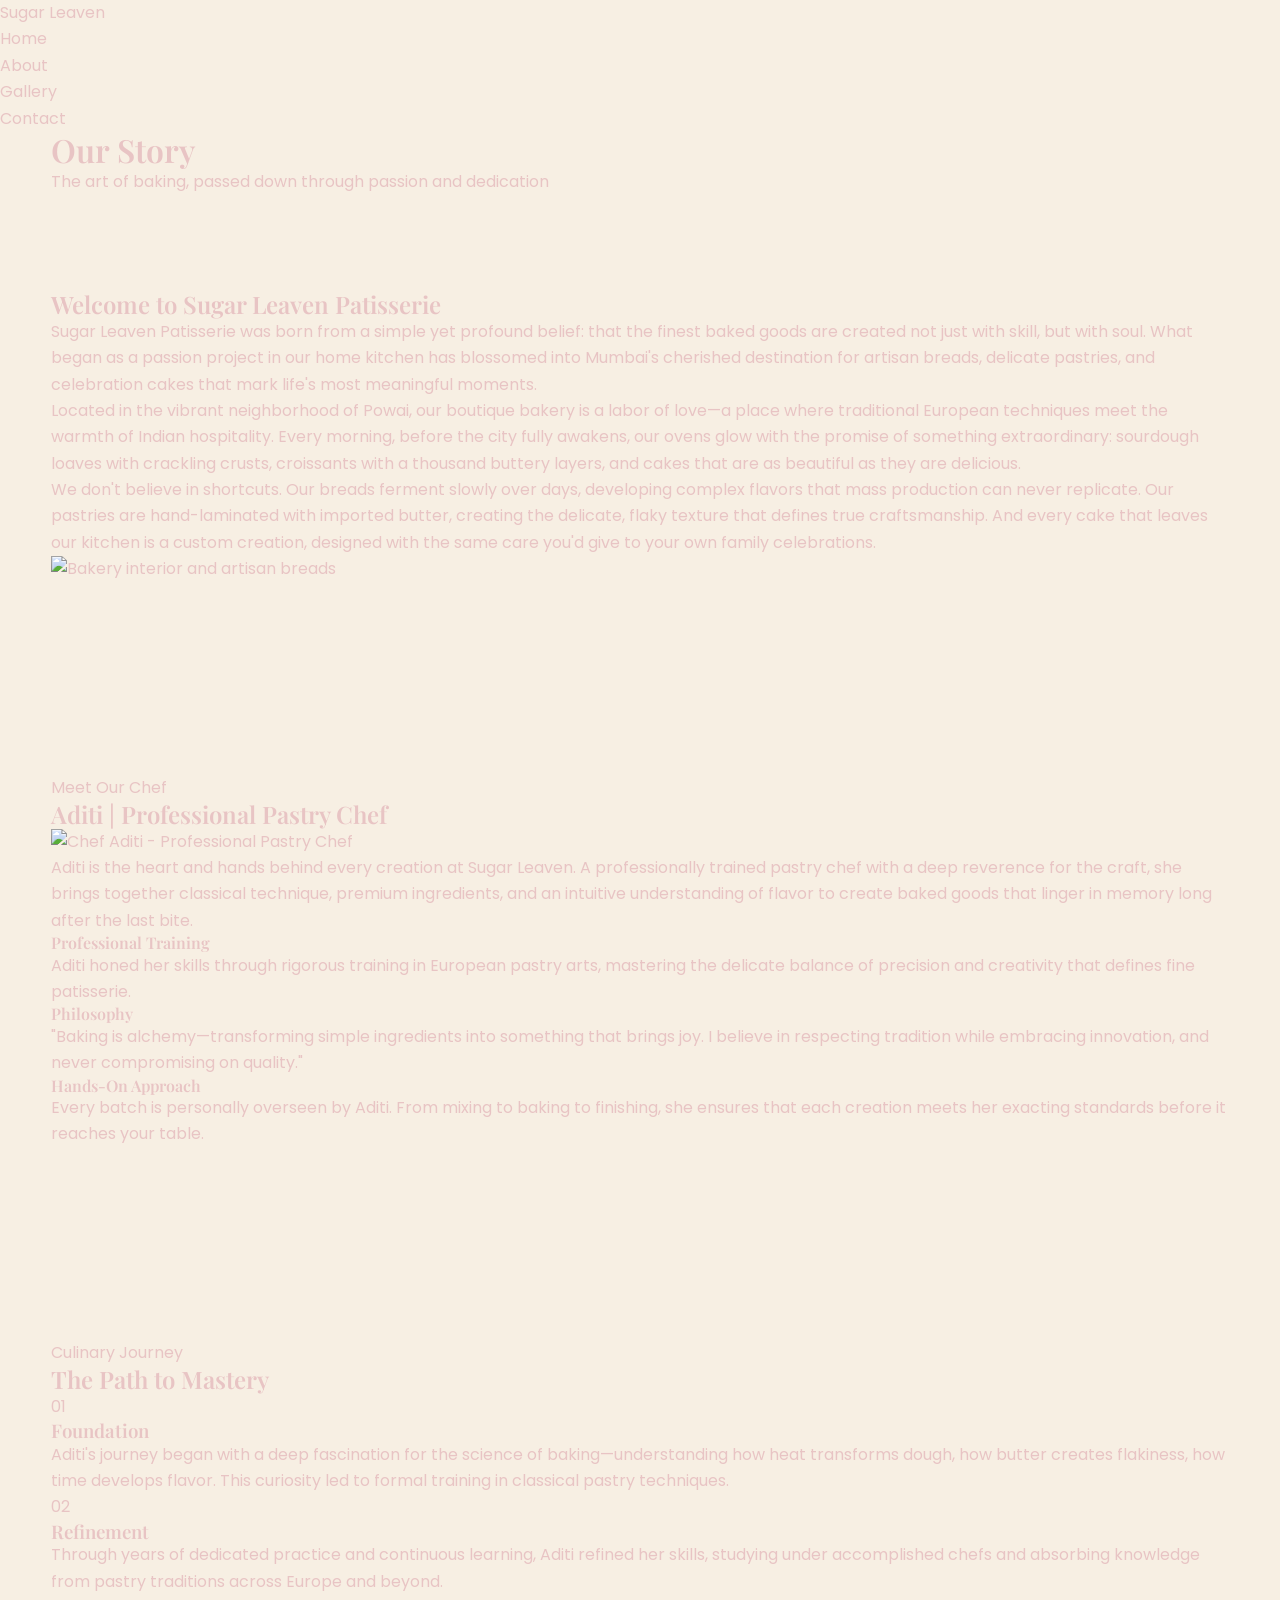
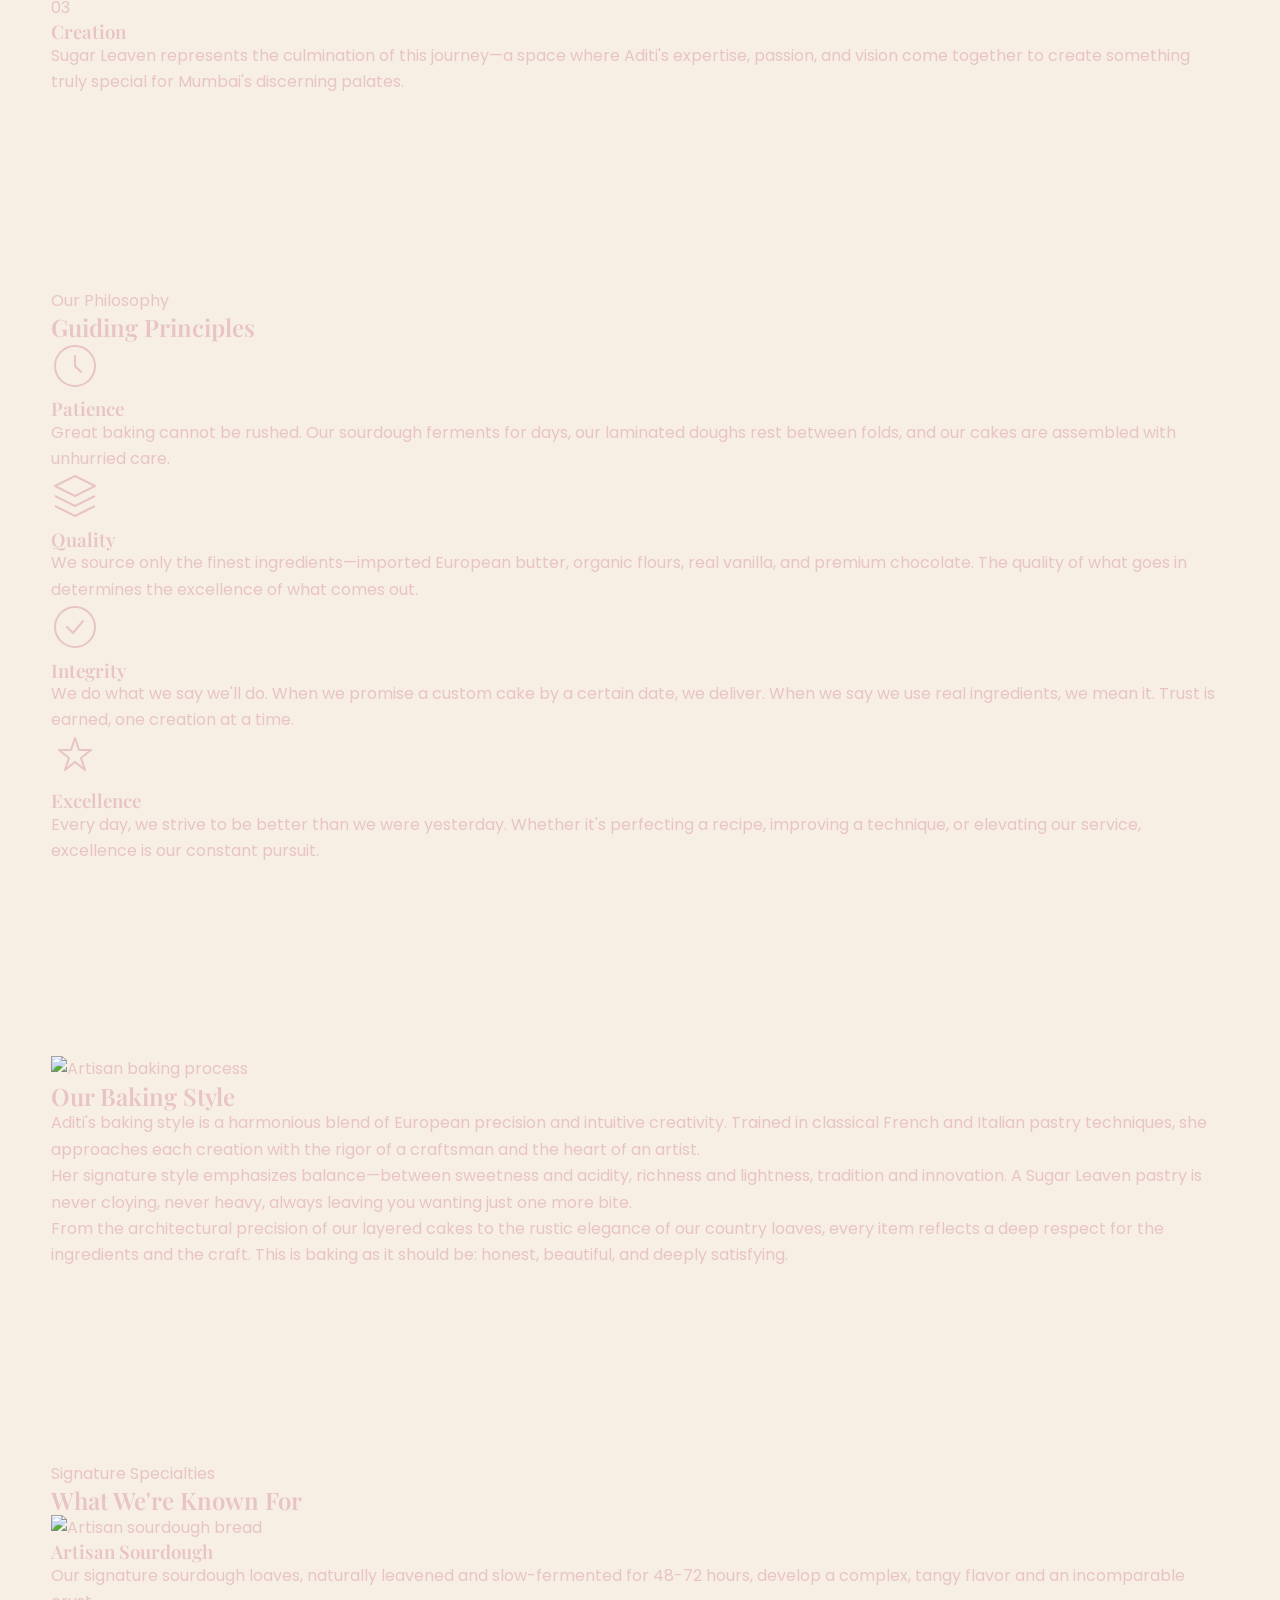
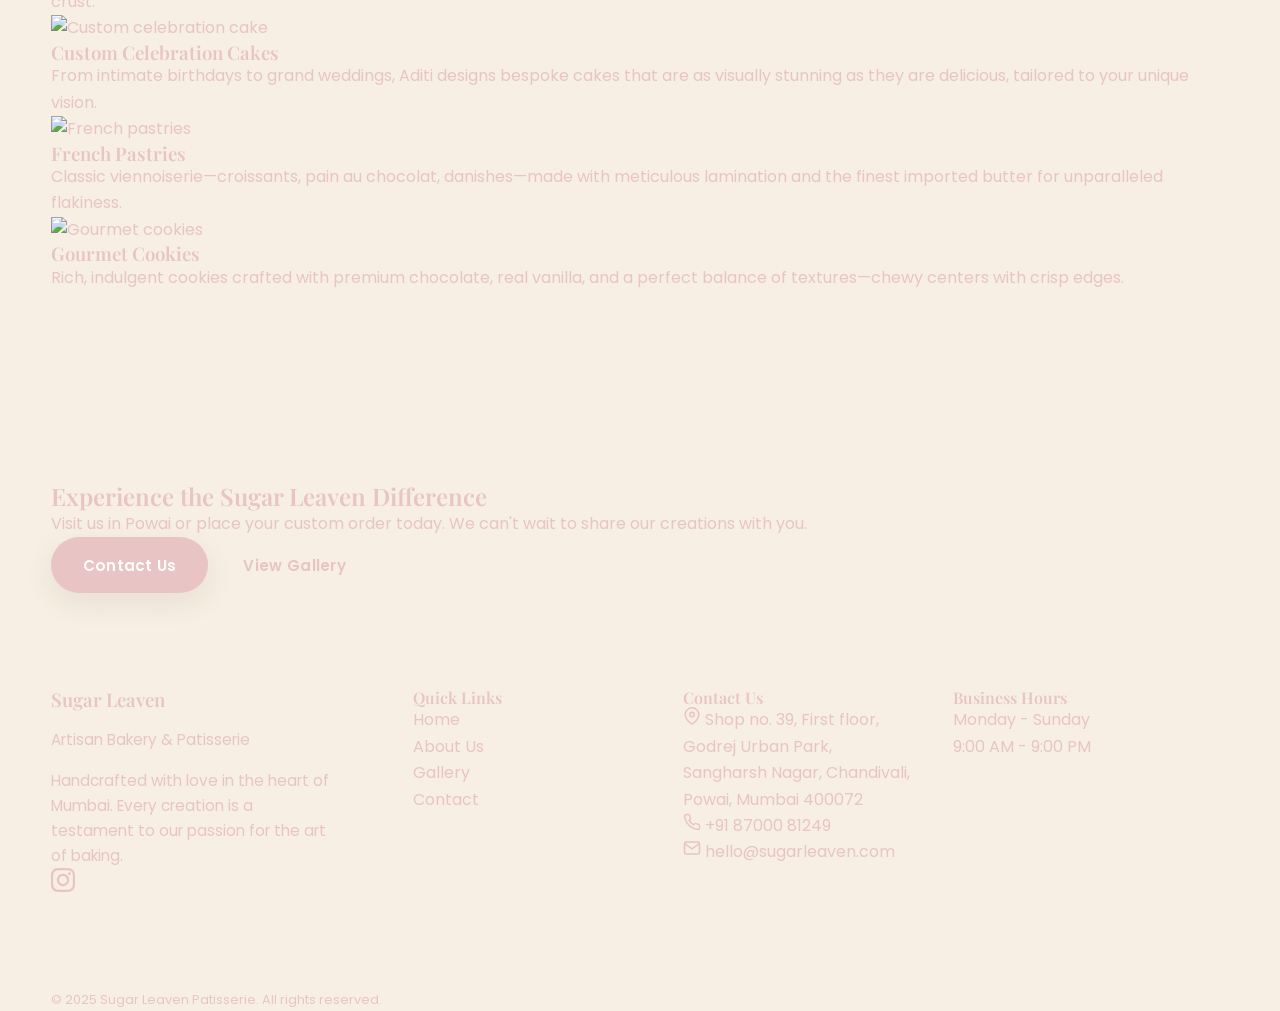
==== commit f1f16201: "Update about.html" ====
--- a/about.html
+++ b/about.html
@@ -1,200 +1,393 @@
 <!DOCTYPE html>
 <html lang="en">
 <head>
-<meta charset="UTF-8">
-<meta name="viewport" content="width=device-width, initial-scale=1.0">
-<title>About Us — Sugar Artisan Bakery</title>
-<meta name="description" content="Meet the family behind Sugar bakery and the head chef whose training in classic pastry and sourdough technique shapes everything we bake.">
-<link rel="canonical" href="https://example.com/about.html">
-<meta property="og:type" content="website">
-<meta property="og:title" content="About Sugar — Our Story & Our Chef">
-<meta property="og:description" content="The story of Sugar bakery and the chef behind every recipe.">
-<meta property="og:image" content="images/chef/chef.jpg">
-<meta name="twitter:card" content="summary_large_image">
-<link rel="icon" href="assets/favicon.ico">
-<link rel="preconnect" href="https://fonts.googleapis.com">
-<link rel="preconnect" href="https://fonts.gstatic.com" crossorigin>
-<link href="https://fonts.googleapis.com/css2?family=Playfair+Display:ital,wght@0,500;0,600;0,700;1,600&family=Poppins:wght@300;400;500;600;700&display=swap" rel="stylesheet">
-<link rel="stylesheet" href="css/style.css">
-<link rel="stylesheet" href="css/responsive.css">
+    <meta charset="UTF-8">
+    <meta name="viewport" content="width=device-width, initial-scale=1.0">
+    <meta name="description" content="Learn about Sugar Leaven Patisserie - our story, our chef Aditi's culinary journey, and our commitment to artisan baking excellence.">
+    <meta name="keywords" content="about Sugar Leaven, bakery story, pastry chef Aditi, artisan bakery Mumbai">
+    <meta name="author" content="Sugar Leaven Patisserie">
+    
+    <!-- Open Graph Meta Tags -->
+    <meta property="og:title" content="About Sugar Leaven | Our Story">
+    <meta property="og:description" content="Discover the story behind Sugar Leaven Patisserie and meet our professional pastry chef, Aditi.">
+    <meta property="og:type" content="website">
+    <meta property="og:url" content="https://sugarleaven.com">
+    <meta property="og:image" content="images/chef/chef.jpg">
+    
+    <!-- Twitter Meta Tags -->
+    <meta name="twitter:card" content="summary_large_image">
+    <meta name="twitter:title" content="About Sugar Leaven | Our Story">
+    <meta name="twitter:description" content="Discover the story behind Sugar Leaven Patisserie and meet our professional pastry chef, Aditi.">
+    <meta name="twitter:image" content="images/chef/chef.jpg">
+    
+    <title>About Sugar Leaven | Our Story</title>
+    
+    <!-- Google Fonts -->
+    <link rel="preconnect" href="https://fonts.googleapis.com">
+    <link rel="preconnect" href="https://fonts.gstatic.com" crossorigin>
+    <link href="https://fonts.googleapis.com/css2?family=Playfair+Display:wght@400;500;600;700&family=Poppins:wght@300;400;500;600&display=swap" rel="stylesheet">
+    
+    <!-- Stylesheets -->
+    <link rel="stylesheet" href="css/style.css">
+    <link rel="stylesheet" href="css/responsive.css">
+    
+    <!-- Favicon -->
+    <link rel="icon" type="image/x-icon" href="assets/favicon.ico">
+    
+    <!-- Structured Data (JSON-LD) -->
+    <script type="application/ld+json">
+    {
+        "@context": "https://schema.org",
+        "@type": "Bakery",
+        "name": "Sugar Leaven Patisserie",
+        "description": "Premium artisan bakery offering handcrafted cakes, pastries, sourdough, and celebration cakes.",
+        "address": {
+            "@type": "PostalAddress",
+            "streetAddress": "Shop no. 39, First floor, Godrej Urban Park, Sangharsh Nagar, Chandivali, Powai",
+            "addressLocality": "Mumbai",
+            "addressRegion": "Maharashtra",
+            "postalCode": "400072",
+            "addressCountry": "IN"
+        },
+        "telephone": "+91-87000-81249",
+        "url": "https://sugarleaven.com",
+        "image": "images/chef/chef.jpg"
+    }
+    </script>
 </head>
 <body>
-
-<header class="site-header">
-  <div class="container">
-    <a href="index.html" class="logo" aria-label="Sugar — home">
-      <svg class="logo-mark" viewBox="0 0 48 48" fill="none" xmlns="http://www.w3.org/2000/svg" aria-hidden="true">
-        <circle cx="24" cy="24" r="23" stroke="#B8925A" stroke-width="1.5"/>
-        <path d="M14 27c1-7 6-13 10-13s9 6 10 13c0 4-4.5 7-10 7s-10-3-10-7Z" stroke="#3E2723" stroke-width="1.5" fill="none"/>
-        <path d="M18 22c2-3 3-5 3-7M24 20c0-3 1-5.5 2.5-8M30 22c-1.5-2.5-2-5-2-7" stroke="#B8925A" stroke-width="1.3" stroke-linecap="round"/>
-      </svg>
-      <span>Sugar<span class="tag">Artisan Bakery</span></span>
-    </a>
-    <nav class="main-nav" aria-label="Primary">
-      <ul>
-        <li><a href="index.html">Home</a></li>
-        <li><a href="about.html" aria-current="page">About</a></li>
-        <li><a href="gallery.html">Gallery</a></li>
-        <li><a href="contact.html">Contact</a></li>
-        <li><a href="contact.html#order" class="btn btn-pink">Order Now</a></li>
-      </ul>
+    <!-- Navigation -->
+    <nav class="navbar" id="navbar">
+        <div class="nav-container">
+            <a href="index.html" class="nav-logo">
+                <span class="logo-text">Sugar Leaven</span>
+            </a>
+            
+            <button class="nav-toggle" id="navToggle" aria-label="Toggle navigation">
+                <span class="hamburger"></span>
+            </button>
+            
+            <ul class="nav-menu" id="navMenu">
+                <li class="nav-item">
+                    <a href="index.html" class="nav-link">Home</a>
+                </li>
+                <li class="nav-item">
+                    <a href="about.html" class="nav-link active">About</a>
+                </li>
+                <li class="nav-item">
+                    <a href="gallery.html" class="nav-link">Gallery</a>
+                </li>
+                <li class="nav-item">
+                    <a href="contact.html" class="nav-link">Contact</a>
+                </li>
+            </ul>
+        </div>
     </nav>
-    <button class="nav-toggle" aria-label="Toggle menu" aria-expanded="false"><span></span></button>
-  </div>
-</header>
-
-<main id="main">
-
-  <section class="page-hero">
-    <div class="container">
-      <span class="eyebrow">Our Story</span>
-      <h1>Baked by hand, since day one</h1>
-      <p>Sugar started in a home kitchen with one starter, one oven, and a lot of trial and error. It still runs on the same principle — do less, but do it properly.</p>
-      <div class="breadcrumb"><a href="index.html">Home</a><span>/</span><span>About</span></div>
-    </div>
-  </section>
-
-  <section class="story">
-    <div class="container">
-      <div class="story-media reveal">
-        <img src="images/chef/bakery-interior.jpg" alt="Interior of Sugar bakery with wooden shelves and fresh bread" width="600" height="700" loading="lazy">
-      </div>
-      <div class="story-copy reveal">
-        <span class="eyebrow">How it started</span>
-        <h2>From a kitchen counter to a neighborhood bakery</h2>
-        <p>Sugar began the way most honest bakeries do: with too much bread for one household to eat. What started as loaves shared with neighbors slowly became weekend orders, then a market stall, and eventually the shop you can visit today.</p>
-        <p>We kept the parts that mattered — the slow ferment, the small batches, the attention to a recipe until it's right — and built a proper kitchen around them. Nothing here is mass-produced, and that's a deliberate choice, not a limitation.</p>
-        <p>Today, Sugar is still run day-to-day by the family that started it, alongside a small team of bakers who share the same standard: if it isn't good enough to serve a friend, it doesn't leave the kitchen.</p>
-      </div>
-    </div>
-  </section>
-
-  <section class="chef-intro">
-    <div class="container">
-      <div class="chef-intro-media reveal">
-        <span class="badge">Head Chef</span>
-        <img src="images/chef/chef-portrait.jpg" alt="Portrait of the head chef of Sugar bakery in the kitchen" width="600" height="700" loading="lazy">
-      </div>
-      <div class="chef-intro-copy reveal">
-        <span class="eyebrow">Meet the Chef</span>
-        <h2>The chef behind every recipe</h2>
-        <p class="role">Owner &amp; Head Pastry Chef</p>
-        <p>Sugar's kitchen is led by the owner's wife, a trained pastry chef whose approach shapes every recipe that leaves the ovens. Her background spans classic French pastry technique and years of hands-on sourdough development, and it shows in the precision behind even the simplest items on our counter.</p>
-        <p>She built the Sugar menu from the ground up — testing hydration levels, fermentation windows, and lamination methods until each recipe met a standard she was willing to put her name behind. That standard hasn't moved since.</p>
-      </div>
-    </div>
-  </section>
-
-  <section class="pillars">
-    <div class="container">
-      <div class="section-head reveal">
-        <span class="eyebrow">Our Approach</span>
-        <h2>Culinary journey &amp; philosophy</h2>
-        <p>Four ideas guide every recipe that makes it onto the Sugar counter.</p>
-      </div>
-      <div class="pillar-grid">
-        <div class="pillar-card reveal">
-          <h3><span class="icon-dot"></span> Culinary Journey</h3>
-          <p>Formal pastry training in classic French technique, followed by years spent developing natural fermentation methods for bread — a path that blends precision with patience.</p>
-        </div>
-        <div class="pillar-card reveal">
-          <h3><span class="icon-dot"></span> Philosophy</h3>
-          <p>Good baking is mostly restraint: fewer ingredients, more time, and the discipline not to rush a process that depends on waiting.</p>
-        </div>
-        <div class="pillar-card reveal">
-          <h3><span class="icon-dot"></span> Baking Style</h3>
-          <p>Naturally leavened, minimally processed, and built around seasonal ingredients sourced from small regional suppliers wherever possible.</p>
-        </div>
-        <div class="pillar-card reveal">
-          <h3><span class="icon-dot"></span> Signature Specialties</h3>
-          <p>Country levain loaves, laminated butter croissants, and made-to-order celebration cakes designed around each client's occasion.</p>
-        </div>
-      </div>
-    </div>
-  </section>
-
-  <section class="specialties">
-    <div class="container">
-      <div class="section-head center reveal">
-        <span class="eyebrow">On the menu</span>
-        <h2>Signature Specialties</h2>
-        <p>A short list of what our kitchen is known for.</p>
-      </div>
-      <div class="spec-list">
-        <div class="spec-item reveal">
-          <h4>Country Levain</h4>
-          <p>Our house sourdough — 18-hour cold ferment, open crumb, deep crust.</p>
-        </div>
-        <div class="spec-item reveal">
-          <h4>Garden Tier Cakes</h4>
-          <p>Custom celebration cakes, hand-decorated for weddings and milestones.</p>
-        </div>
-        <div class="spec-item reveal">
-          <h4>Butter Croissants</h4>
-          <p>Laminated over three days for a shatter-crisp, honeycomb interior.</p>
-        </div>
-        <div class="spec-item reveal">
-          <h4>Brown Butter Cookies</h4>
-          <p>Browned butter, dark chocolate, finished with flaky sea salt.</p>
-        </div>
-        <div class="spec-item reveal">
-          <h4>Seasonal Fruit Tarts</h4>
-          <p>Pastry cream and market fruit in a hand-blind-baked shell.</p>
-        </div>
-        <div class="spec-item reveal">
-          <h4>Celebration Cupcakes</h4>
-          <p>Small-batch flavors that rotate with the season and our mood.</p>
-        </div>
-      </div>
-    </div>
-  </section>
-
-</main>
-
-<footer class="site-footer">
-  <div class="container">
-    <div class="footer-grid">
-      <div class="footer-brand">
-        <a href="index.html" class="logo">Sugar</a>
-        <p>A family-run artisan bakery baking naturally leavened sourdough, pastries, and celebration cakes by hand, every day.</p>
-        <div class="social-row">
-          <a href="https://www.instagram.com/sugar_leaven" target="_blank" rel="noopener noreferrer" aria-label="Sugar on Instagram">IG</a>
-        </div>
-      </div>
-      <div>
-        <h4>Explore</h4>
-        <ul>
-          <li><a href="index.html">Home</a></li>
-          <li><a href="about.html">About</a></li>
-          <li><a href="gallery.html">Gallery</a></li>
-          <li><a href="contact.html">Contact</a></li>
-        </ul>
-      </div>
-      <div>
-        <h4>Visit</h4>
-        <ul>
-          <li>128 Ashwood Lane</li>
-          <li>Your City, State</li>
-          <li>Tue–Sun, 8am–7pm</li>
-        </ul>
-      </div>
-      <div>
-        <h4>Get in touch</h4>
-        <ul>
-          <li><a href="tel:+15550102030">+1 (555) 010-2030</a></li>
-          <li><a href="mailto:hello@sugarbakery.example">hello@sugarbakery.example</a></li>
-        </ul>
-      </div>
-    </div>
-    <div class="footer-bottom">
-      <span>© 2026 Sugar Bakery. All rights reserved.</span>
-      <span>Crafted with flour, butter, and patience.</span>
-    </div>
-  </div>
-</footer>
-
-<a href="#top" class="back-to-top" aria-label="Back to top">↑</a>
-
-<script src="js/script.js"></script>
+
+    <!-- Page Header -->
+    <header class="page-header">
+        <div class="container">
+            <h1 class="page-title">Our Story</h1>
+            <p class="page-subtitle">The art of baking, passed down through passion and dedication</p>
+        </div>
+    </header>
+
+    <!-- Our Story Section -->
+    <section class="section story-section">
+        <div class="container">
+            <div class="story-content">
+                <div class="story-text fade-in">
+                    <h2 class="section-title">Welcome to Sugar Leaven Patisserie</h2>
+                    <div class="section-divider"></div>
+                    <p class="story-paragraph">Sugar Leaven Patisserie was born from a simple yet profound belief: that the finest baked goods are created not just with skill, but with soul. What began as a passion project in our home kitchen has blossomed into Mumbai's cherished destination for artisan breads, delicate pastries, and celebration cakes that mark life's most meaningful moments.</p>
+                    <p class="story-paragraph">Located in the vibrant neighborhood of Powai, our boutique bakery is a labor of love—a place where traditional European techniques meet the warmth of Indian hospitality. Every morning, before the city fully awakens, our ovens glow with the promise of something extraordinary: sourdough loaves with crackling crusts, croissants with a thousand buttery layers, and cakes that are as beautiful as they are delicious.</p>
+                    <p class="story-paragraph">We don't believe in shortcuts. Our breads ferment slowly over days, developing complex flavors that mass production can never replicate. Our pastries are hand-laminated with imported butter, creating the delicate, flaky texture that defines true craftsmanship. And every cake that leaves our kitchen is a custom creation, designed with the same care you'd give to your own family celebrations.</p>
+                </div>
+                <div class="story-image fade-in">
+                    <img src="images/products/featured2.jpg" alt="Bakery interior and artisan breads" loading="lazy">
+                </div>
+            </div>
+        </div>
+    </section>
+
+    <!-- Chef Aditi Section -->
+    <section class="section chef-detail-section">
+        <div class="container">
+            <div class="section-header text-center">
+                <span class="section-subtitle">Meet Our Chef</span>
+                <h2 class="section-title">Aditi | Professional Pastry Chef</h2>
+                <div class="section-divider"></div>
+            </div>
+            
+            <div class="chef-detail-content">
+                <div class="chef-detail-image fade-in">
+                    <img src="images/chef/chef.jpg" alt="Chef Aditi - Professional Pastry Chef" loading="lazy">
+                </div>
+                <div class="chef-detail-text fade-in">
+                    <p class="chef-lead">Aditi is the heart and hands behind every creation at Sugar Leaven. A professionally trained pastry chef with a deep reverence for the craft, she brings together classical technique, premium ingredients, and an intuitive understanding of flavor to create baked goods that linger in memory long after the last bite.</p>
+                    
+                    <div class="chef-highlights">
+                        <div class="highlight-item">
+                            <h4>Professional Training</h4>
+                            <p>Aditi honed her skills through rigorous training in European pastry arts, mastering the delicate balance of precision and creativity that defines fine patisserie.</p>
+                        </div>
+                        
+                        <div class="highlight-item">
+                            <h4>Philosophy</h4>
+                            <p>"Baking is alchemy—transforming simple ingredients into something that brings joy. I believe in respecting tradition while embracing innovation, and never compromising on quality."</p>
+                        </div>
+                        
+                        <div class="highlight-item">
+                            <h4>Hands-On Approach</h4>
+                            <p>Every batch is personally overseen by Aditi. From mixing to baking to finishing, she ensures that each creation meets her exacting standards before it reaches your table.</p>
+                        </div>
+                    </div>
+                </div>
+            </div>
+        </div>
+    </section>
+
+    <!-- Culinary Journey Section -->
+    <section class="section journey-section">
+        <div class="container">
+            <div class="section-header text-center">
+                <span class="section-subtitle">Culinary Journey</span>
+                <h2 class="section-title">The Path to Mastery</h2>
+                <div class="section-divider"></div>
+            </div>
+            
+            <div class="journey-grid">
+                <div class="journey-card fade-in">
+                    <div class="journey-number">01</div>
+                    <h3>Foundation</h3>
+                    <p>Aditi's journey began with a deep fascination for the science of baking—understanding how heat transforms dough, how butter creates flakiness, how time develops flavor. This curiosity led to formal training in classical pastry techniques.</p>
+                </div>
+                
+                <div class="journey-card fade-in">
+                    <div class="journey-number">02</div>
+                    <h3>Refinement</h3>
+                    <p>Through years of dedicated practice and continuous learning, Aditi refined her skills, studying under accomplished chefs and absorbing knowledge from pastry traditions across Europe and beyond.</p>
+                </div>
+                
+                <div class="journey-card fade-in">
+                    <div class="journey-number">03</div>
+                    <h3>Creation</h3>
+                    <p>Sugar Leaven represents the culmination of this journey—a space where Aditi's expertise, passion, and vision come together to create something truly special for Mumbai's discerning palates.</p>
+                </div>
+            </div>
+        </div>
+    </section>
+
+    <!-- Philosophy Section -->
+    <section class="section philosophy-section">
+        <div class="container">
+            <div class="section-header text-center">
+                <span class="section-subtitle">Our Philosophy</span>
+                <h2 class="section-title">Guiding Principles</h2>
+                <div class="section-divider"></div>
+            </div>
+            
+            <div class="philosophy-grid">
+                <div class="philosophy-card fade-in">
+                    <div class="philosophy-icon">
+                        <svg width="48" height="48" viewBox="0 0 48 48" fill="none" xmlns="http://www.w3.org/2000/svg">
+                            <circle cx="24" cy="24" r="20" stroke="currentColor" stroke-width="2"/>
+                            <path d="M24 14v10l6 6" stroke="currentColor" stroke-width="2" stroke-linecap="round"/>
+                        </svg>
+                    </div>
+                    <h3>Patience</h3>
+                    <p>Great baking cannot be rushed. Our sourdough ferments for days, our laminated doughs rest between folds, and our cakes are assembled with unhurried care.</p>
+                </div>
+                
+                <div class="philosophy-card fade-in">
+                    <div class="philosophy-icon">
+                        <svg width="48" height="48" viewBox="0 0 48 48" fill="none" xmlns="http://www.w3.org/2000/svg">
+                            <path d="M24 4L4 14l20 10 20-10L24 4z" stroke="currentColor" stroke-width="2" stroke-linejoin="round"/>
+                            <path d="M4 34l20 10 20-10" stroke="currentColor" stroke-width="2" stroke-linejoin="round"/>
+                            <path d="M4 24l20 10 20-10" stroke="currentColor" stroke-width="2" stroke-linejoin="round"/>
+                        </svg>
+                    </div>
+                    <h3>Quality</h3>
+                    <p>We source only the finest ingredients—imported European butter, organic flours, real vanilla, and premium chocolate. The quality of what goes in determines the excellence of what comes out.</p>
+                </div>
+                
+                <div class="philosophy-card fade-in">
+                    <div class="philosophy-icon">
+                        <svg width="48" height="48" viewBox="0 0 48 48" fill="none" xmlns="http://www.w3.org/2000/svg">
+                            <path d="M24 4C12.954 4 4 12.954 4 24s8.954 20 20 20 20-8.954 20-20S35.046 4 24 4z" stroke="currentColor" stroke-width="2"/>
+                            <path d="M16 24l6 6 10-12" stroke="currentColor" stroke-width="2" stroke-linecap="round" stroke-linejoin="round"/>
+                        </svg>
+                    </div>
+                    <h3>Integrity</h3>
+                    <p>We do what we say we'll do. When we promise a custom cake by a certain date, we deliver. When we say we use real ingredients, we mean it. Trust is earned, one creation at a time.</p>
+                </div>
+                
+                <div class="philosophy-card fade-in">
+                    <div class="philosophy-icon">
+                        <svg width="48" height="48" viewBox="0 0 48 48" fill="none" xmlns="http://www.w3.org/2000/svg">
+                            <path d="M24 4l4 12h12l-10 8 4 12-10-8-10 8 4-12-10-8h12z" stroke="currentColor" stroke-width="2" stroke-linejoin="round"/>
+                        </svg>
+                    </div>
+                    <h3>Excellence</h3>
+                    <p>Every day, we strive to be better than we were yesterday. Whether it's perfecting a recipe, improving a technique, or elevating our service, excellence is our constant pursuit.</p>
+                </div>
+            </div>
+        </div>
+    </section>
+
+    <!-- Baking Style Section -->
+    <section class="section style-section">
+        <div class="container">
+            <div class="style-content">
+                <div class="style-image fade-in">
+                    <img src="images/products/featured3.jpg" alt="Artisan baking process" loading="lazy">
+                </div>
+                <div class="style-text fade-in">
+                    <h2 class="section-title">Our Baking Style</h2>
+                    <div class="section-divider"></div>
+                    <p class="style-paragraph">Aditi's baking style is a harmonious blend of European precision and intuitive creativity. Trained in classical French and Italian pastry techniques, she approaches each creation with the rigor of a craftsman and the heart of an artist.</p>
+                    <p class="style-paragraph">Her signature style emphasizes balance—between sweetness and acidity, richness and lightness, tradition and innovation. A Sugar Leaven pastry is never cloying, never heavy, always leaving you wanting just one more bite.</p>
+                    <p class="style-paragraph">From the architectural precision of our layered cakes to the rustic elegance of our country loaves, every item reflects a deep respect for the ingredients and the craft. This is baking as it should be: honest, beautiful, and deeply satisfying.</p>
+                </div>
+            </div>
+        </div>
+    </section>
+
+    <!-- Signature Specialties Section -->
+    <section class="section specialties-section">
+        <div class="container">
+            <div class="section-header text-center">
+                <span class="section-subtitle">Signature Specialties</span>
+                <h2 class="section-title">What We're Known For</h2>
+                <div class="section-divider"></div>
+            </div>
+            
+            <div class="specialties-grid">
+                <div class="specialty-card fade-in">
+                    <div class="specialty-image">
+                        <img src="images/products/sourdough2.jpg" alt="Artisan sourdough bread" loading="lazy">
+                    </div>
+                    <h3>Artisan Sourdough</h3>
+                    <p>Our signature sourdough loaves, naturally leavened and slow-fermented for 48-72 hours, develop a complex, tangy flavor and an incomparable crust.</p>
+                </div>
+                
+                <div class="specialty-card fade-in">
+                    <div class="specialty-image">
+                        <img src="images/products/cake2.jpg" alt="Custom celebration cake" loading="lazy">
+                    </div>
+                    <h3>Custom Celebration Cakes</h3>
+                    <p>From intimate birthdays to grand weddings, Aditi designs bespoke cakes that are as visually stunning as they are delicious, tailored to your unique vision.</p>
+                </div>
+                
+                <div class="specialty-card fade-in">
+                    <div class="specialty-image">
+                        <img src="images/products/pastries2.jpg" alt="French pastries" loading="lazy">
+                    </div>
+                    <h3>French Pastries</h3>
+                    <p>Classic viennoiserie—croissants, pain au chocolat, danishes—made with meticulous lamination and the finest imported butter for unparalleled flakiness.</p>
+                </div>
+                
+                <div class="specialty-card fade-in">
+                    <div class="specialty-image">
+                        <img src="images/products/cookies2.jpg" alt="Gourmet cookies" loading="lazy">
+                    </div>
+                    <h3>Gourmet Cookies</h3>
+                    <p>Rich, indulgent cookies crafted with premium chocolate, real vanilla, and a perfect balance of textures—chewy centers with crisp edges.</p>
+                </div>
+            </div>
+        </div>
+    </section>
+
+    <!-- CTA Section -->
+    <section class="section cta-section">
+        <div class="container">
+            <div class="cta-content fade-in">
+                <h2 class="cta-title">Experience the Sugar Leaven Difference</h2>
+                <p class="cta-text">Visit us in Powai or place your custom order today. We can't wait to share our creations with you.</p>
+                <div class="cta-buttons">
+                    <a href="contact.html" class="btn btn-primary">Contact Us</a>
+                    <a href="gallery.html" class="btn btn-secondary">View Gallery</a>
+                </div>
+            </div>
+        </div>
+    </section>
+
+    <!-- Footer -->
+    <footer class="footer">
+        <div class="container">
+            <div class="footer-grid">
+                <div class="footer-brand">
+                    <h3 class="footer-logo">Sugar Leaven</h3>
+                    <p class="footer-tagline">Artisan Bakery & Patisserie</p>
+                    <p class="footer-description">Handcrafted with love in the heart of Mumbai. Every creation is a testament to our passion for the art of baking.</p>
+                    <div class="footer-social">
+                        <a href="https://www.instagram.com/sugar_leaven" target="_blank" rel="noopener noreferrer" aria-label="Instagram">
+                            <svg width="24" height="24" viewBox="0 0 24 24" fill="currentColor" xmlns="http://www.w3.org/2000/svg">
+                                <path d="M12 2.163c3.204 0 3.584.012 4.85.07 3.252.148 4.771 1.691 4.919 4.919.058 1.265.069 1.645.069 4.849 0 3.205-.012 3.584-.069 4.849-.149 3.225-1.664 4.771-4.919 4.919-1.266.058-1.644.07-4.85.07-3.204 0-3.584-.012-4.849-.07-3.26-.149-4.771-1.699-4.919-4.92-.058-1.265-.07-1.644-.07-4.849 0-3.204.013-3.583.07-4.849.149-3.227 1.664-4.771 4.919-4.919 1.266-.057 1.645-.069 4.849-.069zm0-2.163c-3.259 0-3.667.014-4.947.072-4.358.2-6.78 2.618-6.98 6.98-.059 1.281-.073 1.689-.073 4.948 0 3.259.014 3.668.072 4.948.2 4.358 2.618 6.78 6.98 6.98 1.281.058 1.689.072 4.948.072 3.259 0 3.668-.014 4.948-.072 4.354-.2 6.782-2.618 6.979-6.98.059-1.28.073-1.689.073-4.948 0-3.259-.014-3.667-.072-4.947-.196-4.354-2.617-6.78-6.979-6.98-1.281-.059-1.69-.073-4.949-.073zm0 5.838c-3.403 0-6.162 2.759-6.162 6.162s2.759 6.163 6.162 6.163 6.162-2.759 6.162-6.163c0-3.403-2.759-6.162-6.162-6.162zm0 10.162c-2.209 0-4-1.79-4-4 0-2.209 1.791-4 4-4s4 1.791 4 4c0 2.21-1.791 4-4 4zm6.406-11.845c-.796 0-1.441.645-1.441 1.44s.645 1.44 1.441 1.44c.795 0 1.439-.645 1.439-1.44s-.644-1.44-1.439-1.44z"/>
+                            </svg>
+                        </a>
+                    </div>
+                </div>
+                
+                <div class="footer-links">
+                    <h4>Quick Links</h4>
+                    <ul>
+                        <li><a href="index.html">Home</a></li>
+                        <li><a href="about.html">About Us</a></li>
+                        <li><a href="gallery.html">Gallery</a></li>
+                        <li><a href="contact.html">Contact</a></li>
+                    </ul>
+                </div>
+                
+                <div class="footer-contact">
+                    <h4>Contact Us</h4>
+                    <ul>
+                        <li>
+                            <svg width="18" height="18" viewBox="0 0 24 24" fill="none" stroke="currentColor" stroke-width="2">
+                                <path d="M21 10c0 7-9 13-9 13s-9-6-9-13a9 9 0 0118 0z"/>
+                                <circle cx="12" cy="10" r="3"/>
+                            </svg>
+                            Shop no. 39, First floor, Godrej Urban Park, Sangharsh Nagar, Chandivali, Powai, Mumbai 400072
+                        </li>
+                        <li>
+                            <svg width="18" height="18" viewBox="0 0 24 24" fill="none" stroke="currentColor" stroke-width="2">
+                                <path d="M22 16.92v3a2 2 0 01-2.18 2 19.79 19.79 0 01-8.63-3.07 19.5 19.5 0 01-6-6 19.79 19.79 0 01-3.07-8.67A2 2 0 014.11 2h3a2 2 0 012 1.72 12.84 12.84 0 00.7 2.81 2 2 0 01-.45 2.11L8.09 9.91a16 16 0 006 6l1.27-1.27a2 2 0 012.11-.45 12.84 12.84 0 002.81.7A2 2 0 0122 16.92z"/>
+                            </svg>
+                            <a href="tel:+918700081249">+91 87000 81249</a>
+                        </li>
+                        <li>
+                            <svg width="18" height="18" viewBox="0 0 24 24" fill="none" stroke="currentColor" stroke-width="2">
+                                <path d="M4 4h16c1.1 0 2 .9 2 2v12c0 1.1-.9 2-2 2H4c-1.1 0-2-.9-2-2V6c0-1.1.9-2 2-2z"/>
+                                <polyline points="22,6 12,13 2,6"/>
+                            </svg>
+                            <a href="mailto:hello@sugarleaven.com">hello@sugarleaven.com</a>
+                        </li>
+                    </ul>
+                </div>
+                
+                <div class="footer-hours">
+                    <h4>Business Hours</h4>
+                    <ul>
+                        <li>Monday - Sunday</li>
+                        <li>9:00 AM - 9:00 PM</li>
+                    </ul>
+                </div>
+            </div>
+            
+            <div class="footer-bottom">
+                <p>&copy; 2025 Sugar Leaven Patisserie. All rights reserved.</p>
+            </div>
+        </div>
+    </footer>
+
+    <!-- Back to Top Button -->
+    <button class="back-to-top" id="backToTop" aria-label="Back to top">
+        <svg width="24" height="24" viewBox="0 0 24 24" fill="none" stroke="currentColor" stroke-width="2" stroke-linecap="round" stroke-linejoin="round">
+            <path d="M18 15l-6-6-6 6"/>
+        </svg>
+    </button>
+
+    <!-- JavaScript -->
+    <script src="js/script.js"></script>
 </body>
 </html>
--- a/css/style.css
+++ b/css/style.css
@@ -78,7 +78,7 @@
 body {
   font-family: var(--font-body);
   background: var(--cream);
-  color: var(--chocolate);
+  color: var(--pink);
   line-height: 1.65;
   -webkit-font-smoothing: antialiased;
 }
@@ -87,7 +87,7 @@
   font-family: var(--font-display);
   font-weight: 600;
   line-height: 1.15;
-  color: var(--chocolate);
+  color: var(--pink);
 }
 
 .eyebrow {
@@ -121,7 +121,7 @@
 }
 .section-head.center { margin-inline: auto; text-align: center; }
 .section-head h2 { font-size: var(--step-2xl); margin-top: var(--space-2); }
-.section-head p { margin-top: var(--space-2); color: var(--chocolate-70); font-size: var(--step-md); }
+.section-head p { margin-top: var(--space-2); color: var(--pink-deep); font-size: var(--step-md); }
 
 .btn {
   display: inline-flex;
@@ -136,20 +136,20 @@
   border: 1px solid transparent;
 }
 .btn-primary {
-  background: var(--chocolate);
+  background: var(--pink);
   color: var(--warm-white);
   box-shadow: var(--shadow-soft);
 }
 .btn-primary:hover { transform: translateY(-3px); box-shadow: var(--shadow-lift); }
 .btn-outline {
   background: transparent;
-  border-color: var(--chocolate);
-  color: var(--chocolate);
-}
-.btn-outline:hover { background: var(--chocolate); color: var(--warm-white); }
+  border-color: var(--pink);
+  color: var(--pink);
+}
+.btn-outline:hover { background: var(--pink); color: var(--warm-white); }
 .btn-pink {
   background: var(--pink);
-  color: var(--chocolate);
+  color: var(--pink);
 }
 .btn-pink:hover { background: var(--pink-deep); transform: translateY(-3px); }
 
@@ -182,7 +182,7 @@
   font-family: var(--font-display);
   font-size: var(--step-lg);
   font-weight: 700;
-  color: var(--chocolate);
+  color: var(--pink);
 }
 .logo span.tag {
   font-family: var(--font-body);
@@ -233,15 +233,15 @@
   position: absolute;
   left: 10px; right: 10px;
   height: 2px;
-  background: var(--chocolate);
+  background: var(--pink);
   transition: transform 0.3s var(--ease), opacity 0.3s var(--ease), top 0.3s var(--ease);
 }
 .nav-toggle span { top: 21px; }
 .nav-toggle span::before { top: -8px; }
 .nav-toggle span::after { top: 8px; }
 .nav-toggle.is-active span { background: transparent; }
-.nav-toggle.is-active span::before { top: 0; transform: rotate(45deg); background: var(--chocolate); }
-.nav-toggle.is-active span::after { top: 0; transform: rotate(-45deg); background: var(--chocolate); }
+.nav-toggle.is-active span::before { top: 0; transform: rotate(45deg); background: var(--pink); }
+.nav-toggle.is-active span::after { top: 0; transform: rotate(-45deg); background: var(--pink); }
 
 /* =========================================================
    Hero
@@ -252,7 +252,7 @@
   display: flex;
   align-items: center;
   overflow: hidden;
-  background: var(--chocolate);
+  background: var(--pink);
 }
 .hero-media {
   position: absolute;
@@ -325,7 +325,7 @@
   align-items: center;
 }
 .intro-copy h2 { font-size: var(--step-2xl); margin-top: var(--space-2); }
-.intro-copy p { margin-top: var(--space-3); color: var(--chocolate-70); font-size: var(--step-md); }
+.intro-copy p { margin-top: var(--space-3); color: var(--pink-deep); font-size: var(--step-md); }
 .intro-stats {
   display: flex;
   gap: var(--space-4);
@@ -341,7 +341,7 @@
   font-size: var(--step-xs);
   letter-spacing: 0.08em;
   text-transform: uppercase;
-  color: var(--chocolate-70);
+  color: var(--pink-deep);
 }
 .intro-media {
   position: relative;
@@ -370,7 +370,7 @@
   display: flex; align-items: center; justify-content: center;
   flex-shrink: 0;
 }
-.intro-media .float-card p { font-size: var(--step-xs); color: var(--chocolate-70); }
+.intro-media .float-card p { font-size: var(--step-xs); color: var(--pink-deep); }
 .intro-media .float-card strong { display: block; font-size: var(--step-sm); }
 
 /* =========================================================
@@ -405,7 +405,7 @@
   font-weight: 600;
 }
 .product-card .body h3 { font-size: var(--step-md); margin-top: 0.4em; }
-.product-card .body p { font-size: var(--step-sm); color: var(--chocolate-70); margin-top: 0.5em; }
+.product-card .body p { font-size: var(--step-sm); color: var(--pink-deep); margin-top: 0.5em; }
 .products-cta { text-align: center; margin-top: var(--space-5); }
 
 /* =========================================================
@@ -433,12 +433,12 @@
   margin-bottom: var(--space-2);
 }
 .why-card h3 { font-size: var(--step-md); }
-.why-card p { margin-top: var(--space-1); color: var(--chocolate-70); font-size: var(--step-sm); }
+.why-card p { margin-top: var(--space-1); color: var(--pink-deep); font-size: var(--step-sm); }
 
 /* =========================================================
    Chef spotlight
    ========================================================= */
-.chef { background: var(--chocolate); color: var(--warm-white); }
+.chef { background: var(--pink); color: var(--warm-white); }
 .chef .container {
   display: grid;
   grid-template-columns: 0.8fr 1.2fr;
@@ -477,7 +477,7 @@
    Instagram preview
    ========================================================= */
 .insta { background: var(--pink); }
-.insta .section-head h2 { color: var(--chocolate); }
+.insta .section-head h2 { color: var(--pink); }
 .insta-grid {
   display: grid;
   grid-template-columns: repeat(6, 1fr);
@@ -510,14 +510,14 @@
   text-align: center;
 }
 .cta-banner h2 { font-size: var(--step-2xl); }
-.cta-banner p { margin-top: var(--space-2); font-size: var(--step-md); color: var(--chocolate-70); }
+.cta-banner p { margin-top: var(--space-2); font-size: var(--step-md); color: var(--pink-deep); }
 .cta-banner .btn-primary { margin-top: var(--space-4); }
 
 /* =========================================================
    Footer
    ========================================================= */
 .site-footer {
-  background: var(--chocolate);
+  background: var(--pink);
   color: rgba(255,253,248,0.75);
   padding: var(--space-6) 0 var(--space-3);
 }
@@ -565,7 +565,7 @@
   bottom: var(--space-3);
   width: 48px; height: 48px;
   border-radius: 50%;
-  background: var(--chocolate);
+  background: var(--pink);
   color: var(--warm-white);
   display: flex; align-items: center; justify-content: center;
   opacity: 0;
@@ -597,11 +597,11 @@
 }
 .page-hero .eyebrow { justify-content: center; }
 .page-hero h1 { font-size: clamp(2.2rem, 5vw, 3.6rem); margin-top: var(--space-2); }
-.page-hero p { max-width: 56ch; margin: var(--space-2) auto 0; color: var(--chocolate-70); }
+.page-hero p { max-width: 56ch; margin: var(--space-2) auto 0; color: var(--pink-deep); }
 .breadcrumb {
   margin-top: var(--space-2);
   font-size: var(--step-xs);
-  color: var(--chocolate-70);
+  color: var(--pink-deep);
   display: flex;
   gap: 0.5em;
   justify-content: center;
@@ -618,7 +618,7 @@
   align-items: center;
 }
 .story-media img { border-radius: var(--radius-lg); box-shadow: var(--shadow-lift); }
-.story-copy p { margin-top: var(--space-2); color: var(--chocolate-70); font-size: var(--step-md); }
+.story-copy p { margin-top: var(--space-2); color: var(--pink-deep); font-size: var(--step-md); }
 .story-copy p:first-of-type { margin-top: var(--space-3); }
 
 .chef-intro { background: var(--beige); }
@@ -634,7 +634,7 @@
   position: absolute;
   top: -18px; right: -18px;
   background: var(--pink);
-  color: var(--chocolate);
+  color: var(--pink);
   padding: 0.6em 1.2em;
   border-radius: 999px;
   font-size: var(--step-xs);
@@ -644,7 +644,7 @@
   box-shadow: var(--shadow-soft);
 }
 .chef-intro-copy .role { color: var(--gold-dark); font-weight: 600; margin-top: 0.3em; }
-.chef-intro-copy p { margin-top: var(--space-2); color: var(--chocolate-70); }
+.chef-intro-copy p { margin-top: var(--space-2); color: var(--pink-deep); }
 
 .pillars { background: var(--cream); }
 .pillar-grid {
@@ -665,9 +665,9 @@
   background: var(--pink-deep);
   flex-shrink: 0;
 }
-.pillar-card p { margin-top: var(--space-2); color: var(--chocolate-70); font-size: var(--step-sm); }
-
-.specialties { background: var(--chocolate); color: var(--warm-white); }
+.pillar-card p { margin-top: var(--space-2); color: var(--pink-deep); font-size: var(--step-sm); }
+
+.specialties { background: var(--pink); color: var(--warm-white); }
 .specialties .section-head h2 { color: var(--warm-white); }
 .specialties .section-head p { color: rgba(255,253,248,0.75); }
 .spec-list {
@@ -698,7 +698,7 @@
 .filter-btn {
   padding: 0.6em 1.4em;
   border-radius: 999px;
-  border: 1px solid var(--chocolate);
+  border: 1px solid var(--pink);
   background: transparent;
   font-size: var(--step-xs);
   letter-spacing: 0.05em;
@@ -707,7 +707,7 @@
   transition: background 0.3s var(--ease), color 0.3s var(--ease);
 }
 .filter-btn:hover, .filter-btn.is-active {
-  background: var(--chocolate);
+  background: var(--pink);
   color: var(--warm-white);
 }
 .gallery-grid {
@@ -791,8 +791,8 @@
   margin-bottom: var(--space-3);
 }
 .contact-info-card h3 { display: flex; align-items: center; gap: 0.6em; font-size: var(--step-md); }
-.contact-info-card p { margin-top: var(--space-1); color: var(--chocolate-70); font-size: var(--step-sm); }
-.contact-info-card a.value { color: var(--chocolate); font-weight: 600; }
+.contact-info-card p { margin-top: var(--space-1); color: var(--pink-deep); font-size: var(--step-sm); }
+.contact-info-card a.value { color: var(--pink); font-weight: 600; }
 .icon-badge {
   width: 40px; height: 40px;
   border-radius: 50%;
@@ -801,8 +801,8 @@
   flex-shrink: 0;
 }
 .hours-table { width: 100%; margin-top: var(--space-1); font-size: var(--step-sm); }
-.hours-table tr td { padding: 0.35em 0; color: var(--chocolate-70); }
-.hours-table tr td:last-child { text-align: right; font-weight: 600; color: var(--chocolate); }
+.hours-table tr td { padding: 0.35em 0; color: var(--pink-deep); }
+.hours-table tr td:last-child { text-align: right; font-weight: 600; color: var(--pink); }
 
 .contact-actions { display: flex; gap: 0.8em; margin-top: var(--space-3); flex-wrap: wrap; }
 
@@ -820,7 +820,7 @@
   text-transform: uppercase;
   letter-spacing: 0.06em;
   font-weight: 600;
-  color: var(--chocolate-70);
+  color: var(--pink-deep);
   margin-bottom: 0.5em;
 }
 .form-group input, .form-group textarea, .form-group select {
@@ -829,7 +829,7 @@
   border: 1px solid var(--beige);
   border-radius: var(--radius-sm);
   background: var(--cream);
-  color: var(--chocolate);
+  color: var(--pink);
   transition: border-color 0.3s var(--ease), box-shadow 0.3s var(--ease);
 }
 .form-group input:focus, .form-group textarea:focus, .form-group select:focus {
@@ -837,11 +837,11 @@
   box-shadow: 0 0 0 3px rgba(184, 146, 90, 0.18);
 }
 .form-group textarea { resize: vertical; min-height: 130px; }
-.form-note { font-size: var(--step-xs); color: var(--chocolate-70); margin-top: var(--space-2); }
+.form-note { font-size: var(--step-xs); color: var(--pink-deep); margin-top: var(--space-2); }
 .form-success {
   display: none;
   background: var(--pink);
-  color: var(--chocolate);
+  color: var(--pink);
   padding: var(--space-2) var(--space-3);
   border-radius: var(--radius-sm);
   margin-bottom: var(--space-3);
@@ -863,7 +863,7 @@
 .map-embed .map-placeholder {
   position: absolute; inset: 0;
   display: flex; flex-direction: column; align-items: center; justify-content: center;
-  color: var(--chocolate-70);
+  color: var(--pink-deep);
   font-size: var(--step-sm);
   gap: 0.5em;
   text-align: center;
@@ -904,5 +904,5 @@
   line-height: 1;
 }
 .error-page h1 { margin-top: var(--space-2); }
-.error-page p { margin-top: var(--space-2); color: var(--chocolate-70); }
+.error-page p { margin-top: var(--space-2); color: var(--pink-deep); }
 .error-page .btn { margin-top: var(--space-4); }
